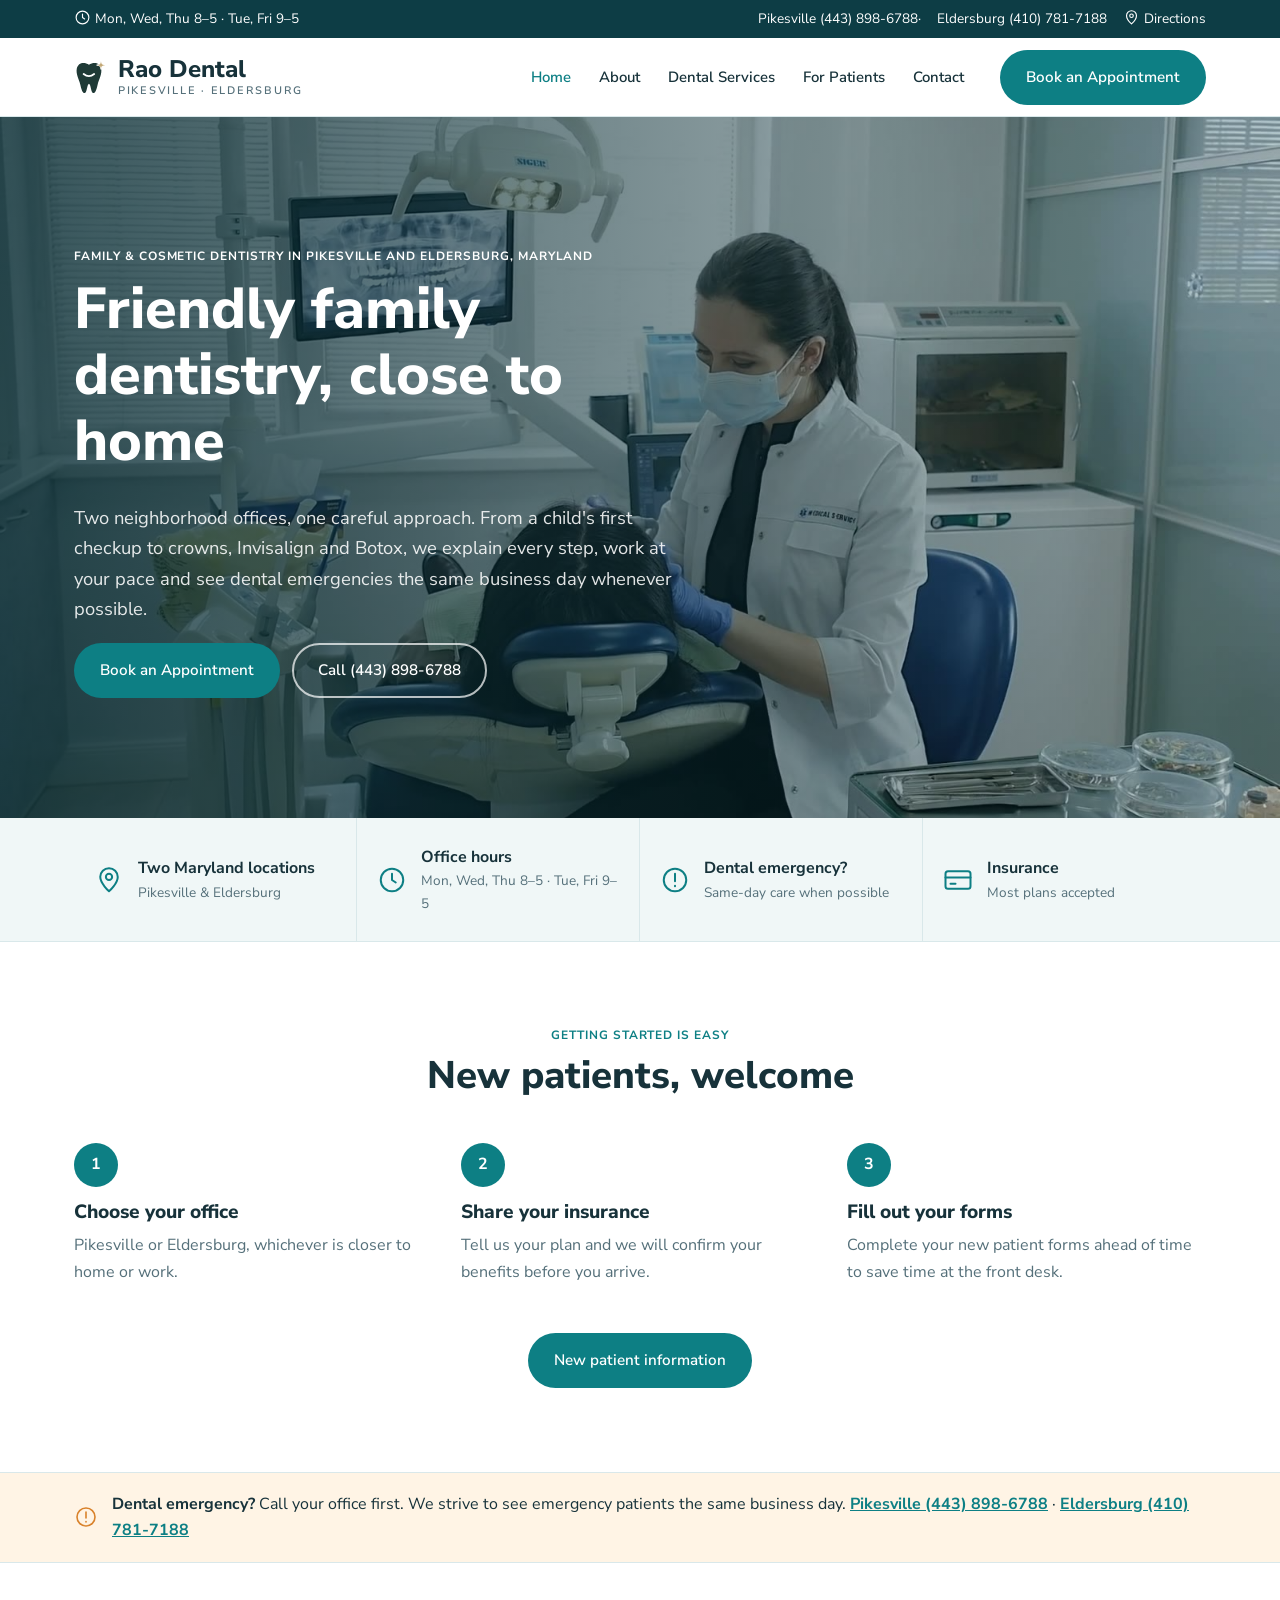
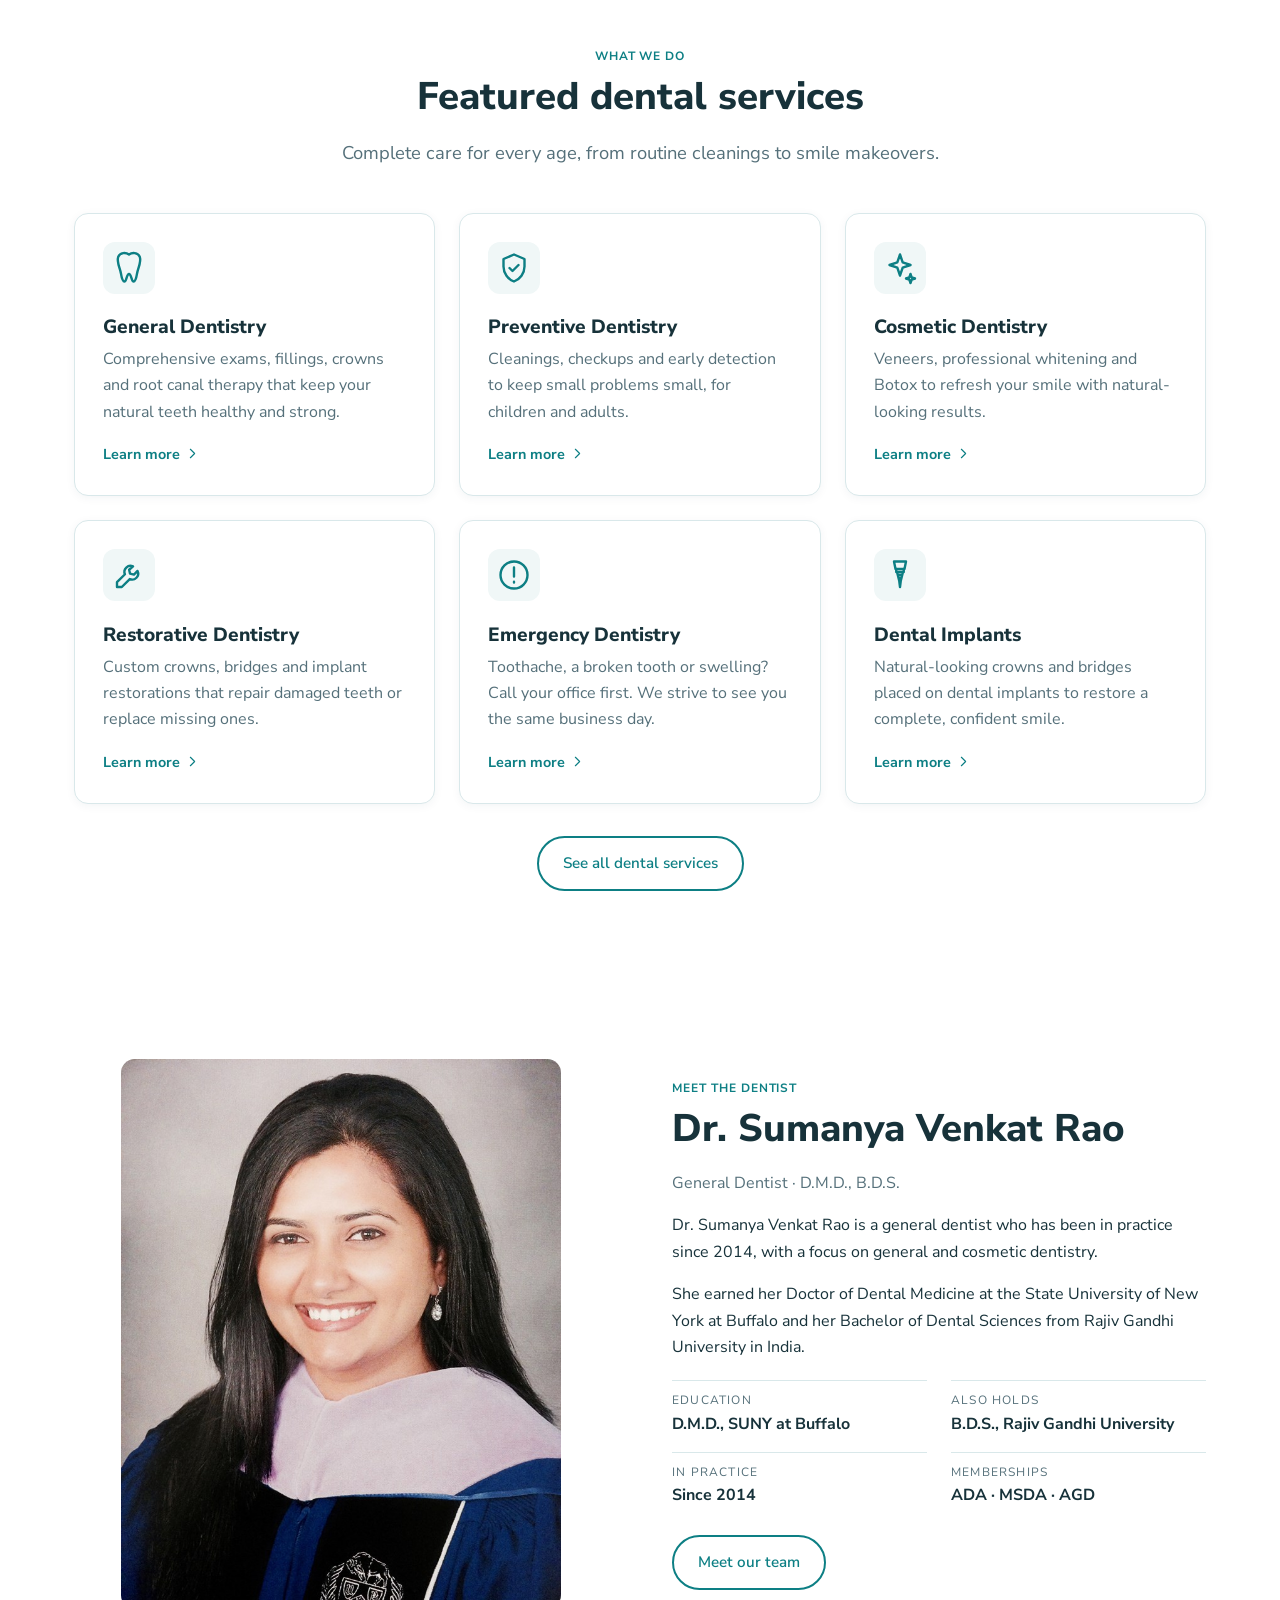
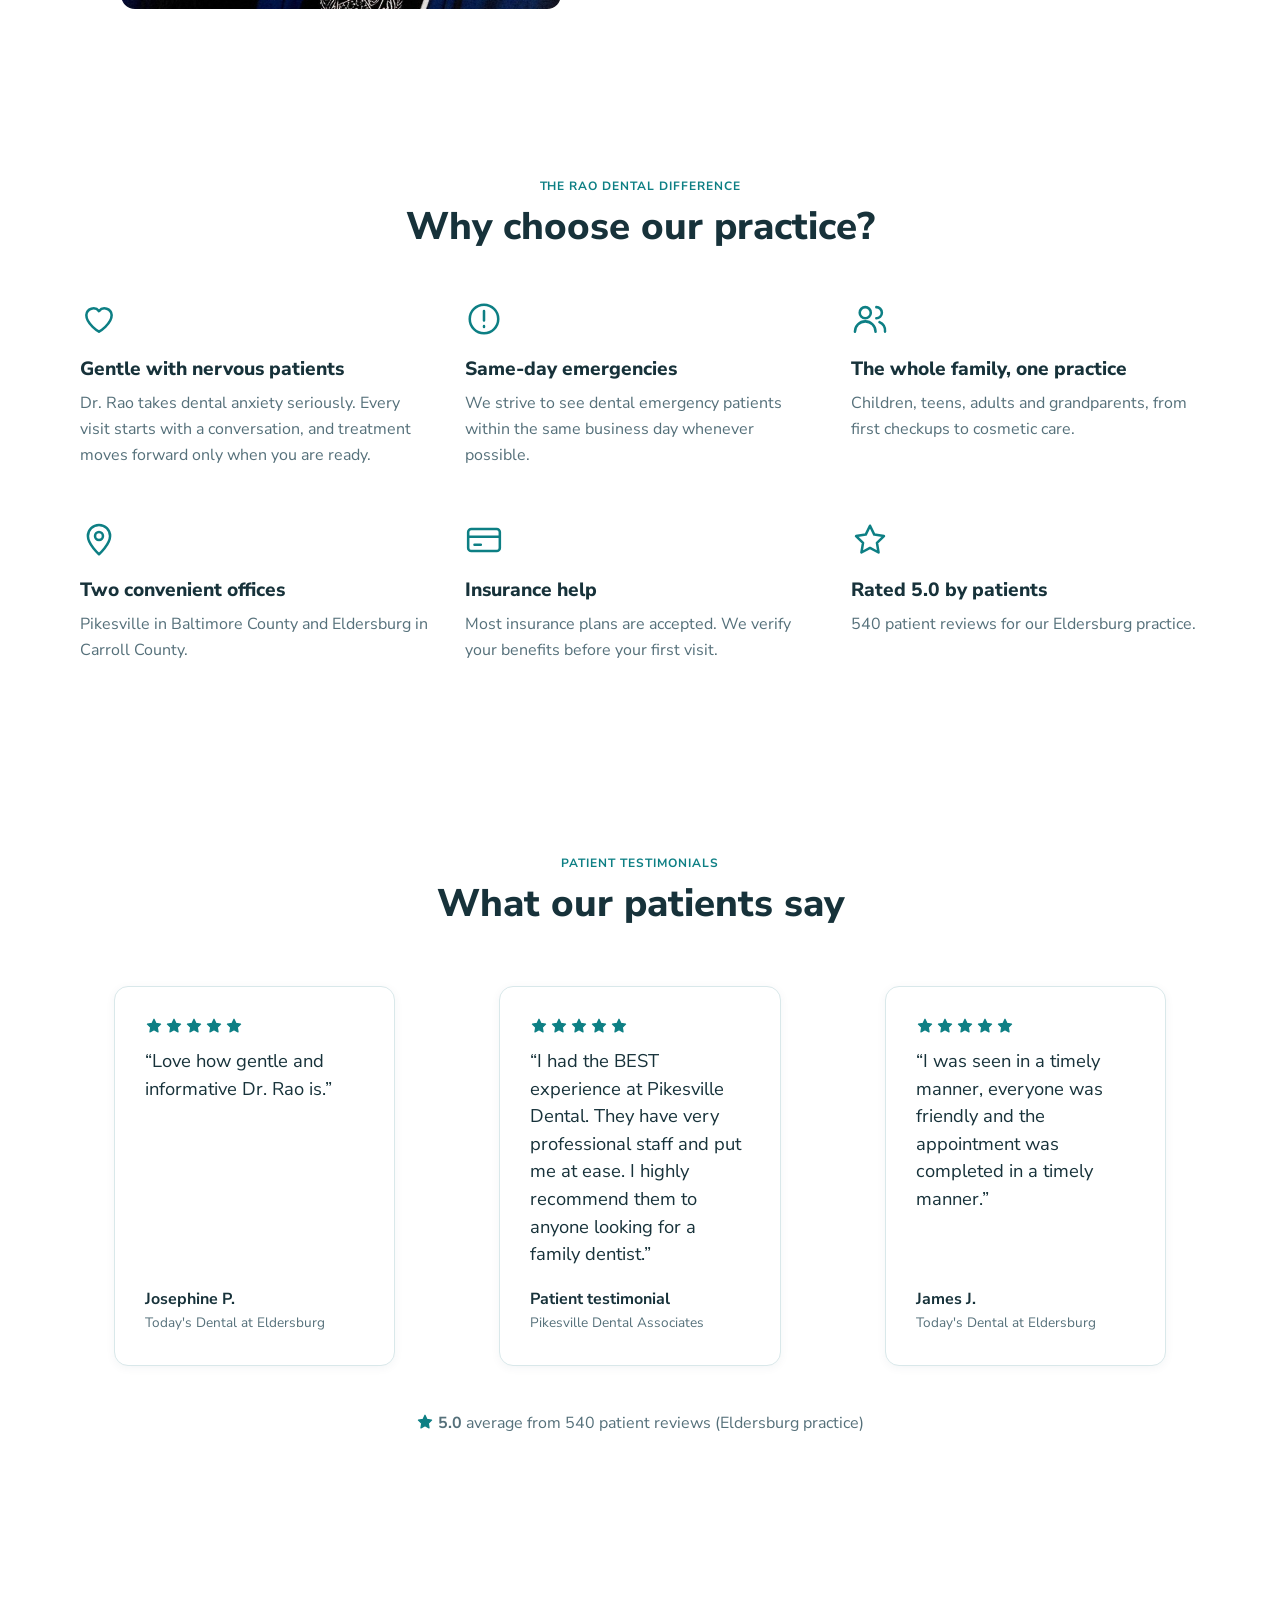
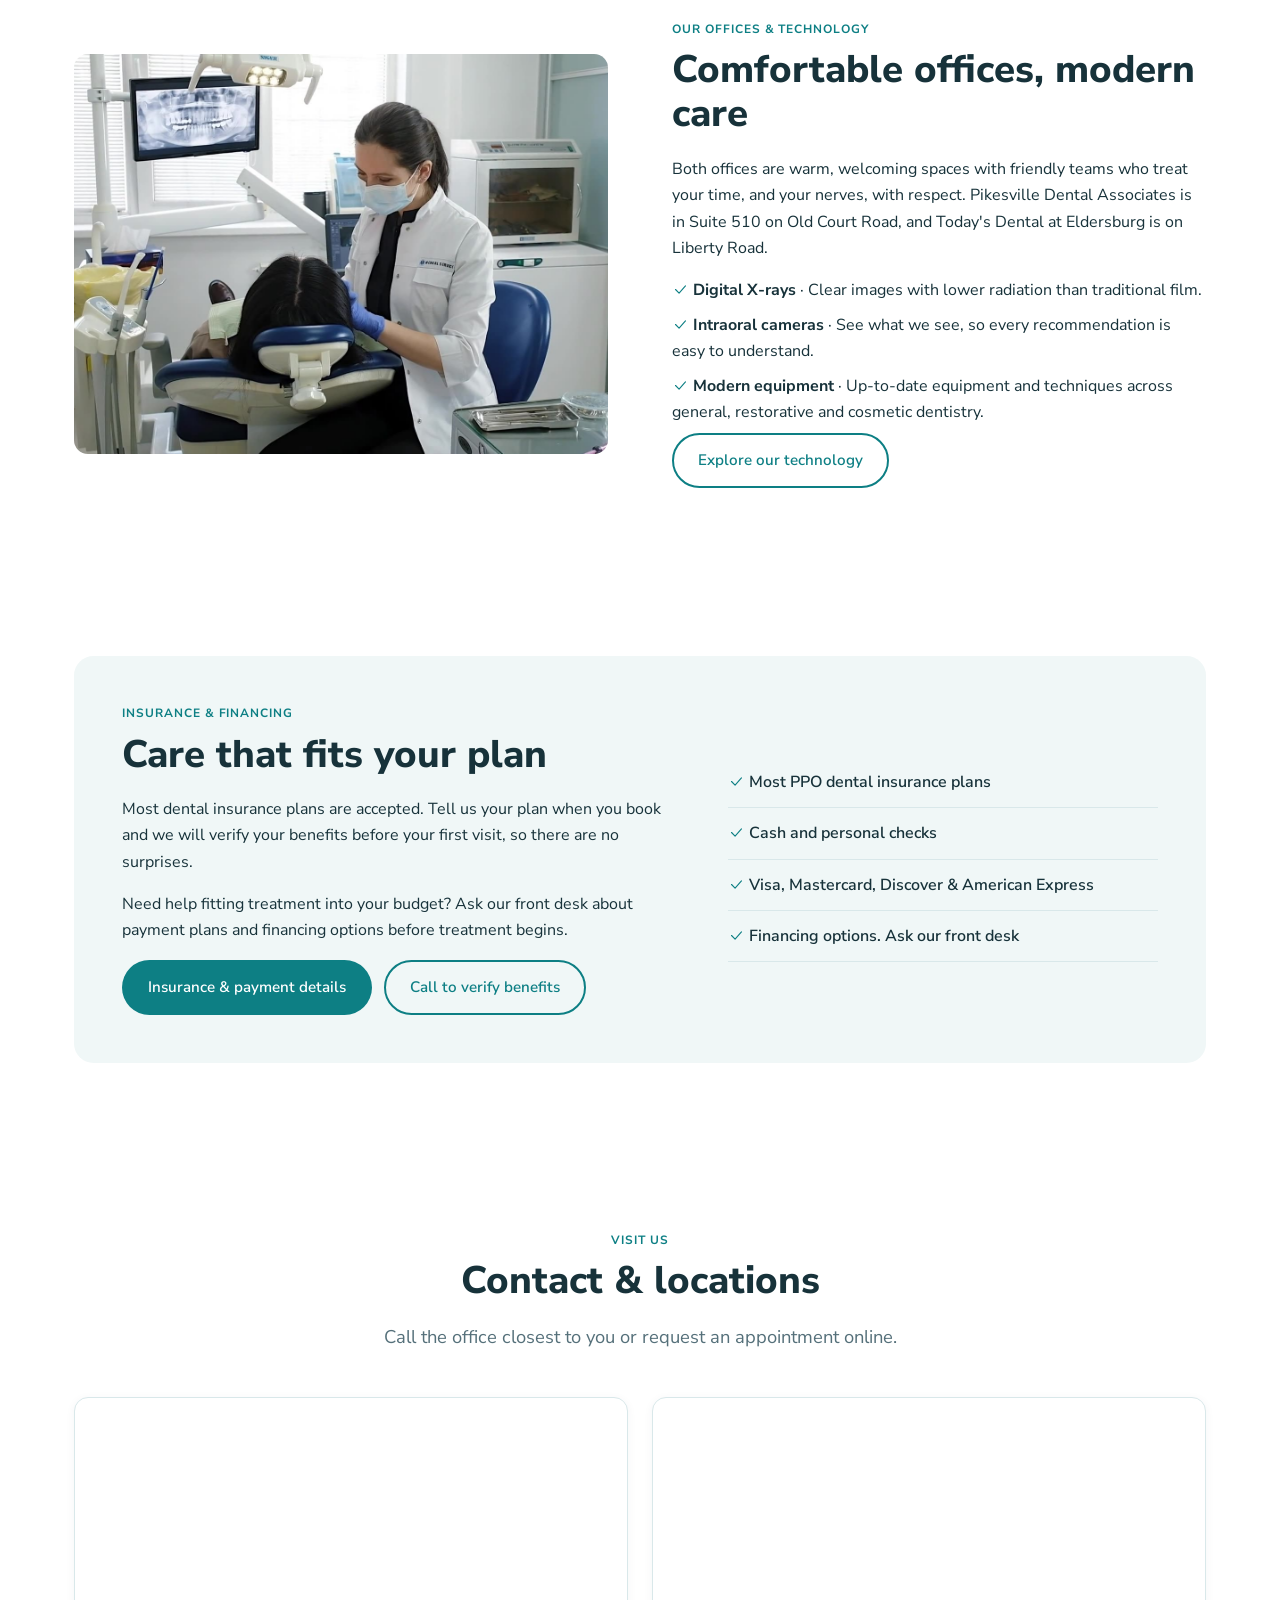
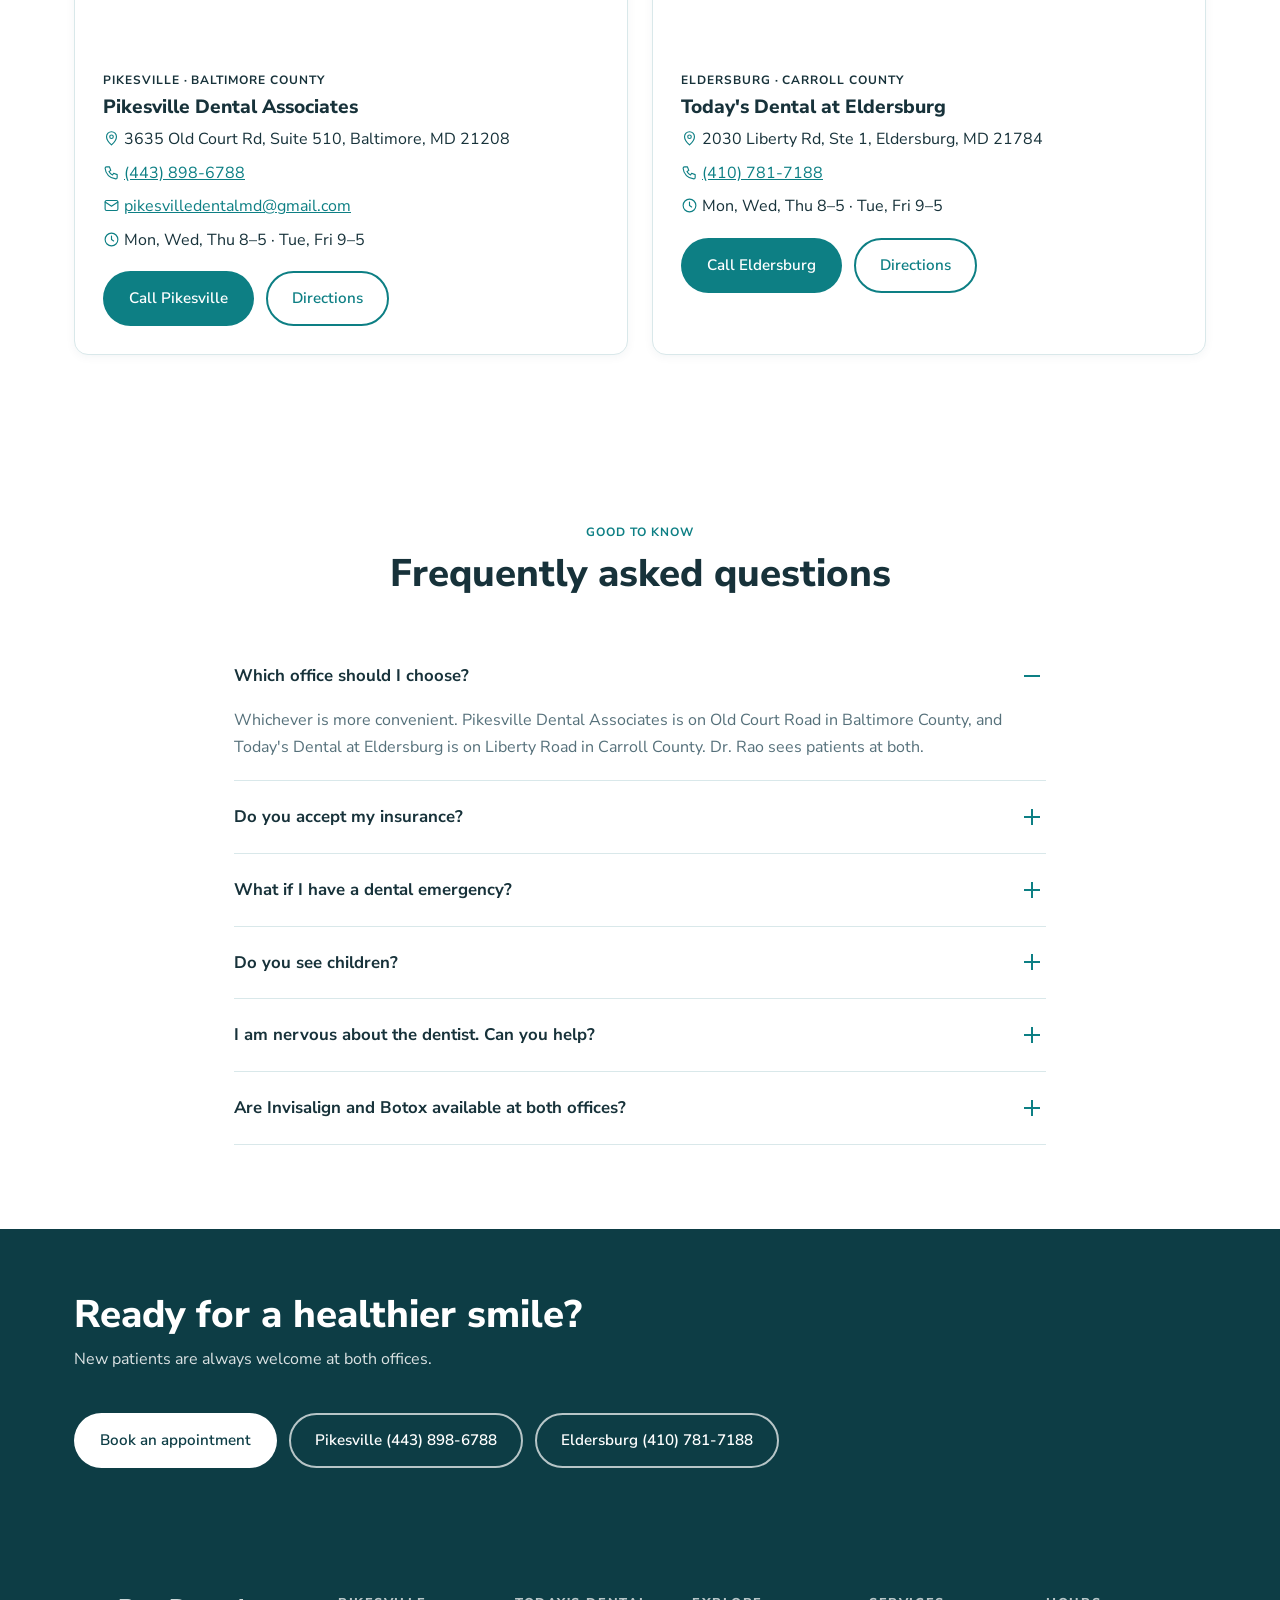
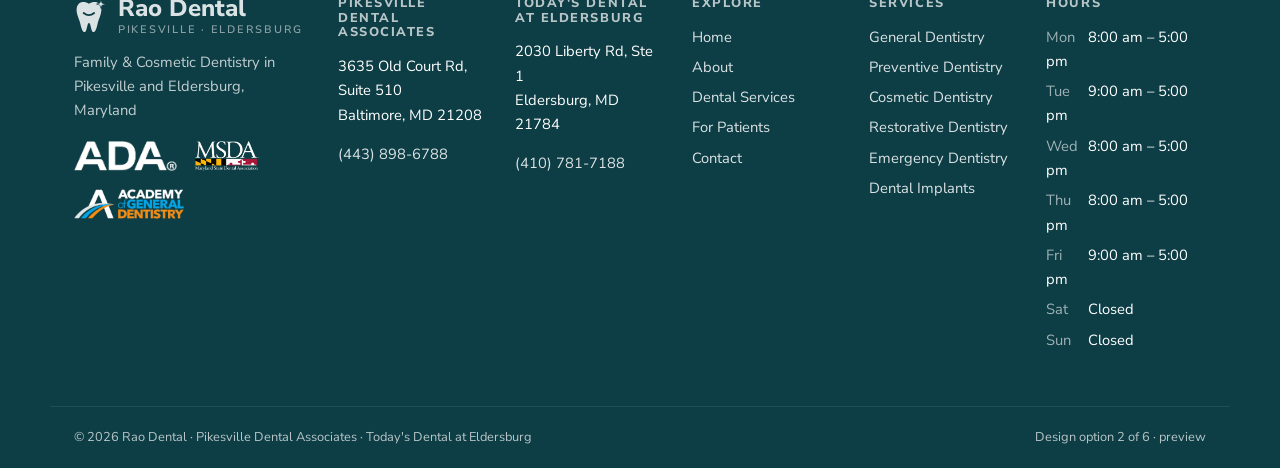
==== index.html @ e0166a98 "Rao Dental design option 2: original layout with full sitemap Co-Authored-By: Claude Opus 5.5 <norep" ====
<!doctype html><html lang="en"><head><meta charset="utf-8"><meta name="viewport" content="width=device-width,initial-scale=1">
<title>Family &amp; Cosmetic Dentistry | Rao Dental</title><meta name="description" content="Family &amp; Cosmetic Dentistry in Pikesville and Eldersburg, Maryland"><meta name="robots" content="noindex">
<link rel="icon" href="img/rao-favicon.svg"><link rel="preconnect" href="https://fonts.googleapis.com"><link rel="preconnect" href="https://fonts.gstatic.com" crossorigin>
<link href="https://fonts.googleapis.com/css2?family=Nunito+Sans:wght@400;600;700;800&display=swap" rel="stylesheet"><link rel="stylesheet" href="css/site.css"></head>
<body class="style-2"><a class="skip" href="#main">Skip to content</a><div class="util"><div class="wrap"><span><svg class="ic sm" viewBox="0 0 24 24" fill="none" stroke="currentColor" stroke-width="1.6" stroke-linecap="round" stroke-linejoin="round" aria-hidden="true"><circle cx="12" cy="12" r="9"/><path d="M12 7v5l3 2"/></svg> Mon, Wed, Thu 8–5 · Tue, Fri 9–5</span><span class="util-r"><a href="tel:+14438986788">Pikesville (443) 898-6788</a> · <a href="tel:+14107817188">Eldersburg (410) 781-7188</a><a href="contact.html#location"><svg class="ic sm" viewBox="0 0 24 24" fill="none" stroke="currentColor" stroke-width="1.6" stroke-linecap="round" stroke-linejoin="round" aria-hidden="true"><path d="M12 21s-7-6.2-7-11.5a7 7 0 0 1 14 0C19 14.8 12 21 12 21z"/><circle cx="12" cy="9.5" r="2.5"/></svg> Directions</a></span></div></div><header class="site-header"><div class="wrap hdr"><a class="logo" href="index.html"><img src="img/rao-logo-mark.svg" alt="" class="logo-mark"><span>Rao Dental<small>Pikesville · Eldersburg</small></span></a><input type="checkbox" id="nav-t" class="nav-t" aria-label="Menu"><label for="nav-t" class="burger"><svg class="ic" viewBox="0 0 24 24" fill="none" stroke="currentColor" stroke-width="1.6" stroke-linecap="round" stroke-linejoin="round" aria-hidden="true"><path d="M4 7h16M4 12h16M4 17h16"/></svg></label><nav aria-label="Main"><ul class="nav"><li><a href="index.html" aria-current="page">Home</a></li><li class="has-sub"><a href="about.html">About</a><ul class="sub"><li><a href="about.html#practice">About Our Practice</a></li><li><a href="about.html#team">Meet Our Dentist &amp; Team</a></li><li><a href="about.html#office">Our Office</a></li><li><a href="about.html#technology">Dental Technology</a></li><li><a href="about.html#philosophy">Our Philosophy</a></li></ul></li><li class="has-sub"><a href="services.html">Dental Services</a><ul class="sub"><li><a href="services.html#general">General Dentistry</a></li><li><a href="services.html#preventive">Preventive Dentistry</a></li><li><a href="services.html#cosmetic">Cosmetic Dentistry</a></li><li><a href="services.html#restorative">Restorative Dentistry</a></li><li><a href="services.html#emergency">Emergency Dentistry</a></li><li><a href="services.html#implants">Dental Implants</a></li><li><a href="services.html#periodontal">Periodontal Care</a></li><li><a href="services.html#orthodontics">Orthodontics</a></li><li><a href="services.html#sedation">Sedation Dentistry</a></li></ul></li><li class="has-sub"><a href="patients.html">For Patients</a><ul class="sub"><li><a href="patients.html#new-patients">New Patient Information</a></li><li><a href="patients.html#first-visit">Your First Visit</a></li><li><a href="patients.html#forms">Patient Forms</a></li><li><a href="patients.html#insurance">Insurance &amp; Financing</a></li><li><a href="patients.html#payment">Payment Options</a></li><li><a href="patients.html#faq">Patient FAQs</a></li><li><a href="patients.html#post-op">Post-Operative Instructions</a></li></ul></li><li class="has-sub"><a href="contact.html">Contact</a><ul class="sub"><li><a href="contact.html#info">Contact Information</a></li><li><a href="contact.html#hours">Office Hours</a></li><li><a href="contact.html#location">Location &amp; Directions</a></li><li><a href="contact.html#appointment">Request an Appointment</a></li></ul></li></ul></nav><div class="hdr-cta"><a class="btn btn-primary" href="contact.html#appointment">Book an Appointment</a></div></div></header><main id="main"><section class="hero hero-photo left" style="background-image:url(img/frame-10.jpg)"><div class="wrap"><div class="hero-box"><p class="eyebrow">Family &amp; Cosmetic Dentistry in Pikesville and Eldersburg, Maryland</p><h1>Friendly family dentistry, close to home</h1><p class="lead">Two neighborhood offices, one careful approach. From a child&#x27;s first checkup to crowns, Invisalign and Botox, we explain every step, work at your pace and see dental emergencies the same business day whenever possible.</p><div class="btn-row"><a class="btn btn-primary" href="contact.html#appointment">Book an Appointment</a><a class="btn btn-outline-light" href="tel:+14438986788">Call (443) 898-6788</a></div></div></div></section><section class="quick"><div class="wrap grid g4"><a class="q" href="contact.html#location"><svg class="ic" viewBox="0 0 24 24" fill="none" stroke="currentColor" stroke-width="1.6" stroke-linecap="round" stroke-linejoin="round" aria-hidden="true"><path d="M12 21s-7-6.2-7-11.5a7 7 0 0 1 14 0C19 14.8 12 21 12 21z"/><circle cx="12" cy="9.5" r="2.5"/></svg><span><strong>Two Maryland locations</strong><small>Pikesville &amp; Eldersburg</small></span></a><a class="q" href="contact.html#hours"><svg class="ic" viewBox="0 0 24 24" fill="none" stroke="currentColor" stroke-width="1.6" stroke-linecap="round" stroke-linejoin="round" aria-hidden="true"><circle cx="12" cy="12" r="9"/><path d="M12 7v5l3 2"/></svg><span><strong>Office hours</strong><small>Mon, Wed, Thu 8–5 · Tue, Fri 9–5</small></span></a><a class="q" href="services.html#emergency"><svg class="ic" viewBox="0 0 24 24" fill="none" stroke="currentColor" stroke-width="1.6" stroke-linecap="round" stroke-linejoin="round" aria-hidden="true"><circle cx="12" cy="12" r="9"/><path d="M12 7v6M12 16.5v.5"/></svg><span><strong>Dental emergency?</strong><small>Same-day care when possible</small></span></a><a class="q" href="patients.html#insurance"><svg class="ic" viewBox="0 0 24 24" fill="none" stroke="currentColor" stroke-width="1.6" stroke-linecap="round" stroke-linejoin="round" aria-hidden="true"><rect x="2" y="5" width="20" height="14" rx="2"/><path d="M2 10h20M6 15h4"/></svg><span><strong>Insurance</strong><small>Most plans accepted</small></span></a></div></section><section class="sec np-sec" id="new-patients"><div class="wrap"><header class="sec-head center"><p class="eyebrow">Getting started is easy</p><h2>New patients, welcome</h2></header><ol class="steps"><li><span class="step">1</span><h3>Choose your office</h3><p>Pikesville or Eldersburg, whichever is closer to home or work.</p></li><li><span class="step">2</span><h3>Share your insurance</h3><p>Tell us your plan and we will confirm your benefits before you arrive.</p></li><li><span class="step">3</span><h3>Fill out your forms</h3><p>Complete your new patient forms ahead of time to save time at the front desk.</p></li></ol><div class="center mt"><a class="btn btn-primary" href="patients.html#new-patients">New patient information</a></div></div></section><section class="notice"><div class="wrap"><svg class="ic" viewBox="0 0 24 24" fill="none" stroke="currentColor" stroke-width="1.6" stroke-linecap="round" stroke-linejoin="round" aria-hidden="true"><circle cx="12" cy="12" r="9"/><path d="M12 7v6M12 16.5v.5"/></svg><p><strong>Dental emergency?</strong> Call your office first. We strive to see emergency patients the same business day. <a href="tel:+14438986788">Pikesville (443) 898-6788</a> · <a href="tel:+14107817188">Eldersburg (410) 781-7188</a></p></div></section><section class="sec svc-sec" id="services"><div class="wrap"><header class="sec-head center"><p class="eyebrow">What we do</p><h2>Featured dental services</h2><p class="lead">Complete care for every age, from routine cleanings to smile makeovers.</p></header><div class="grid g3 svc-grid"><a class="card svc" href="services.html#general"><div class="card-body"><svg class="ic svc-ic" viewBox="0 0 24 24" fill="none" stroke="currentColor" stroke-width="1.6" stroke-linecap="round" stroke-linejoin="round" aria-hidden="true"><path d="M12 3c-2-1.4-6-1.6-7.2 1.6C3.6 8 6 12 6.6 15.5c.5 3 1 5.5 2.3 5.5 1.6 0 1.4-5 3.1-5s1.5 5 3.1 5c1.3 0 1.8-2.5 2.3-5.5C18 12 20.4 8 19.2 4.6 18 1.4 14 1.6 12 3z"/></svg><h3>General Dentistry</h3><p>Comprehensive exams, fillings, crowns and root canal therapy that keep your natural teeth healthy and strong.</p><span class="more">Learn more <svg class="ic sm" viewBox="0 0 24 24" fill="none" stroke="currentColor" stroke-width="1.6" stroke-linecap="round" stroke-linejoin="round" aria-hidden="true"><path d="M9 6l6 6-6 6"/></svg></span></div></a><a class="card svc" href="services.html#preventive"><div class="card-body"><svg class="ic svc-ic" viewBox="0 0 24 24" fill="none" stroke="currentColor" stroke-width="1.6" stroke-linecap="round" stroke-linejoin="round" aria-hidden="true"><path d="M12 3l7 3v5c0 4.5-3 8.5-7 10-4-1.5-7-5.5-7-10V6l7-3z"/><path d="M9 12l2 2 4-4"/></svg><h3>Preventive Dentistry</h3><p>Cleanings, checkups and early detection to keep small problems small, for children and adults.</p><span class="more">Learn more <svg class="ic sm" viewBox="0 0 24 24" fill="none" stroke="currentColor" stroke-width="1.6" stroke-linecap="round" stroke-linejoin="round" aria-hidden="true"><path d="M9 6l6 6-6 6"/></svg></span></div></a><a class="card svc" href="services.html#cosmetic"><div class="card-body"><svg class="ic svc-ic" viewBox="0 0 24 24" fill="none" stroke="currentColor" stroke-width="1.6" stroke-linecap="round" stroke-linejoin="round" aria-hidden="true"><path d="M12 3l1.8 5.2L19 10l-5.2 1.8L12 17l-1.8-5.2L5 10l5.2-1.8L12 3z"/><path d="M19 16l.8 2.2L22 19l-2.2.8L19 22l-.8-2.2L16 19l2.2-.8z"/></svg><h3>Cosmetic Dentistry</h3><p>Veneers, professional whitening and Botox to refresh your smile with natural-looking results.</p><span class="more">Learn more <svg class="ic sm" viewBox="0 0 24 24" fill="none" stroke="currentColor" stroke-width="1.6" stroke-linecap="round" stroke-linejoin="round" aria-hidden="true"><path d="M9 6l6 6-6 6"/></svg></span></div></a><a class="card svc" href="services.html#restorative"><div class="card-body"><svg class="ic svc-ic" viewBox="0 0 24 24" fill="none" stroke="currentColor" stroke-width="1.6" stroke-linecap="round" stroke-linejoin="round" aria-hidden="true"><path d="M14.7 6.3a4 4 0 0 0-5.4 5.2L4 16.8V20h3.2l5.3-5.3a4 4 0 0 0 5.2-5.4l-2.4 2.4-2.6-.6-.6-2.6 2.6-2.2z"/></svg><h3>Restorative Dentistry</h3><p>Custom crowns, bridges and implant restorations that repair damaged teeth or replace missing ones.</p><span class="more">Learn more <svg class="ic sm" viewBox="0 0 24 24" fill="none" stroke="currentColor" stroke-width="1.6" stroke-linecap="round" stroke-linejoin="round" aria-hidden="true"><path d="M9 6l6 6-6 6"/></svg></span></div></a><a class="card svc" href="services.html#emergency"><div class="card-body"><svg class="ic svc-ic" viewBox="0 0 24 24" fill="none" stroke="currentColor" stroke-width="1.6" stroke-linecap="round" stroke-linejoin="round" aria-hidden="true"><circle cx="12" cy="12" r="9"/><path d="M12 7v6M12 16.5v.5"/></svg><h3>Emergency Dentistry</h3><p>Toothache, a broken tooth or swelling? Call your office first. We strive to see you the same business day.</p><span class="more">Learn more <svg class="ic sm" viewBox="0 0 24 24" fill="none" stroke="currentColor" stroke-width="1.6" stroke-linecap="round" stroke-linejoin="round" aria-hidden="true"><path d="M9 6l6 6-6 6"/></svg></span></div></a><a class="card svc" href="services.html#implants"><div class="card-body"><svg class="ic svc-ic" viewBox="0 0 24 24" fill="none" stroke="currentColor" stroke-width="1.6" stroke-linecap="round" stroke-linejoin="round" aria-hidden="true"><path d="M8 3h8l-1 5H9L8 3z"/><path d="M9.5 8v2h5V8M10 10l.5 2h3l.5-2M10.5 12l.5 2h2l.5-2M11 14l.5 2h1l.5-2M11.5 16l.5 4 .5-4"/></svg><h3>Dental Implants</h3><p>Natural-looking crowns and bridges placed on dental implants to restore a complete, confident smile.</p><span class="more">Learn more <svg class="ic sm" viewBox="0 0 24 24" fill="none" stroke="currentColor" stroke-width="1.6" stroke-linecap="round" stroke-linejoin="round" aria-hidden="true"><path d="M9 6l6 6-6 6"/></svg></span></div></a></div><div class="center mt"><a class="btn btn-ghost" href="services.html">See all dental services</a></div></div></section><section class="sec doc-sec" id="dentist"><div class="wrap"><div class="split"><div class="split-media portrait"><img src="img/dr-rao-portrait.jpg" alt="Dr. Sumanya Venkat Rao" loading="lazy"></div><div class="split-text"><p class="eyebrow">Meet the dentist</p><h2>Dr. Sumanya Venkat Rao</h2><p class="muted">General Dentist · D.M.D., B.D.S.</p><p>Dr. Sumanya Venkat Rao is a general dentist who has been in practice since 2014, with a focus on general and cosmetic dentistry.</p><p>She earned her Doctor of Dental Medicine at the State University of New York at Buffalo and her Bachelor of Dental Sciences from Rajiv Gandhi University in India.</p><ul class="facts"><li><span>Education</span><strong>D.M.D., SUNY at Buffalo</strong></li><li><span>Also holds</span><strong>B.D.S., Rajiv Gandhi University</strong></li><li><span>In practice</span><strong>Since 2014</strong></li><li><span>Memberships</span><strong>ADA · MSDA · AGD</strong></li></ul><a class="btn btn-ghost" href="about.html#team">Meet our team</a></div></div></div></section><section class="sec why-sec" id="why"><div class="wrap"><header class="sec-head center"><p class="eyebrow">The Rao Dental difference</p><h2>Why choose our practice?</h2></header><div class="grid g3 why"><div class="why-item"><svg class="ic why-ic" viewBox="0 0 24 24" fill="none" stroke="currentColor" stroke-width="1.6" stroke-linecap="round" stroke-linejoin="round" aria-hidden="true"><path d="M12 20s-8-4.7-8-10.5A4.5 4.5 0 0 1 12 7a4.5 4.5 0 0 1 8 2.5C20 15.3 12 20 12 20z"/></svg><h3>Gentle with nervous patients</h3><p>Dr. Rao takes dental anxiety seriously. Every visit starts with a conversation, and treatment moves forward only when you are ready.</p></div><div class="why-item"><svg class="ic why-ic" viewBox="0 0 24 24" fill="none" stroke="currentColor" stroke-width="1.6" stroke-linecap="round" stroke-linejoin="round" aria-hidden="true"><circle cx="12" cy="12" r="9"/><path d="M12 7v6M12 16.5v.5"/></svg><h3>Same-day emergencies</h3><p>We strive to see dental emergency patients within the same business day whenever possible.</p></div><div class="why-item"><svg class="ic why-ic" viewBox="0 0 24 24" fill="none" stroke="currentColor" stroke-width="1.6" stroke-linecap="round" stroke-linejoin="round" aria-hidden="true"><circle cx="9" cy="8" r="3.5"/><path d="M2.5 20a6.5 6.5 0 0 1 13 0M16 4.5a3.5 3.5 0 0 1 0 7M18 14a6 6 0 0 1 3.5 6"/></svg><h3>The whole family, one practice</h3><p>Children, teens, adults and grandparents, from first checkups to cosmetic care.</p></div><div class="why-item"><svg class="ic why-ic" viewBox="0 0 24 24" fill="none" stroke="currentColor" stroke-width="1.6" stroke-linecap="round" stroke-linejoin="round" aria-hidden="true"><path d="M12 21s-7-6.2-7-11.5a7 7 0 0 1 14 0C19 14.8 12 21 12 21z"/><circle cx="12" cy="9.5" r="2.5"/></svg><h3>Two convenient offices</h3><p>Pikesville in Baltimore County and Eldersburg in Carroll County.</p></div><div class="why-item"><svg class="ic why-ic" viewBox="0 0 24 24" fill="none" stroke="currentColor" stroke-width="1.6" stroke-linecap="round" stroke-linejoin="round" aria-hidden="true"><rect x="2" y="5" width="20" height="14" rx="2"/><path d="M2 10h20M6 15h4"/></svg><h3>Insurance help</h3><p>Most insurance plans are accepted. We verify your benefits before your first visit.</p></div><div class="why-item"><svg class="ic why-ic" viewBox="0 0 24 24" fill="none" stroke="currentColor" stroke-width="1.6" stroke-linecap="round" stroke-linejoin="round" aria-hidden="true"><path d="M12 3l2.7 5.6 6.1.9-4.4 4.3 1 6.1L12 17l-5.4 2.9 1-6.1L3.2 9.5l6.1-.9L12 3z"/></svg><h3>Rated 5.0 by patients</h3><p>540 patient reviews for our Eldersburg practice.</p></div></div></div></section><section class="sec rev-sec" id="reviews"><div class="wrap"><header class="sec-head center"><p class="eyebrow">Patient testimonials</p><h2>What our patients say</h2></header><div class="grid g3 tst"><figure class="card quote"><span class="stars"><svg class="ic st" viewBox="0 0 24 24" fill="none" stroke="currentColor" stroke-width="1.6" stroke-linecap="round" stroke-linejoin="round" aria-hidden="true"><path d="M12 3l2.7 5.6 6.1.9-4.4 4.3 1 6.1L12 17l-5.4 2.9 1-6.1L3.2 9.5l6.1-.9L12 3z"/></svg><svg class="ic st" viewBox="0 0 24 24" fill="none" stroke="currentColor" stroke-width="1.6" stroke-linecap="round" stroke-linejoin="round" aria-hidden="true"><path d="M12 3l2.7 5.6 6.1.9-4.4 4.3 1 6.1L12 17l-5.4 2.9 1-6.1L3.2 9.5l6.1-.9L12 3z"/></svg><svg class="ic st" viewBox="0 0 24 24" fill="none" stroke="currentColor" stroke-width="1.6" stroke-linecap="round" stroke-linejoin="round" aria-hidden="true"><path d="M12 3l2.7 5.6 6.1.9-4.4 4.3 1 6.1L12 17l-5.4 2.9 1-6.1L3.2 9.5l6.1-.9L12 3z"/></svg><svg class="ic st" viewBox="0 0 24 24" fill="none" stroke="currentColor" stroke-width="1.6" stroke-linecap="round" stroke-linejoin="round" aria-hidden="true"><path d="M12 3l2.7 5.6 6.1.9-4.4 4.3 1 6.1L12 17l-5.4 2.9 1-6.1L3.2 9.5l6.1-.9L12 3z"/></svg><svg class="ic st" viewBox="0 0 24 24" fill="none" stroke="currentColor" stroke-width="1.6" stroke-linecap="round" stroke-linejoin="round" aria-hidden="true"><path d="M12 3l2.7 5.6 6.1.9-4.4 4.3 1 6.1L12 17l-5.4 2.9 1-6.1L3.2 9.5l6.1-.9L12 3z"/></svg></span><blockquote>“Love how gentle and informative Dr. Rao is.”</blockquote><figcaption><strong>Josephine P.</strong><span>Today&#x27;s Dental at Eldersburg</span></figcaption></figure><figure class="card quote"><span class="stars"><svg class="ic st" viewBox="0 0 24 24" fill="none" stroke="currentColor" stroke-width="1.6" stroke-linecap="round" stroke-linejoin="round" aria-hidden="true"><path d="M12 3l2.7 5.6 6.1.9-4.4 4.3 1 6.1L12 17l-5.4 2.9 1-6.1L3.2 9.5l6.1-.9L12 3z"/></svg><svg class="ic st" viewBox="0 0 24 24" fill="none" stroke="currentColor" stroke-width="1.6" stroke-linecap="round" stroke-linejoin="round" aria-hidden="true"><path d="M12 3l2.7 5.6 6.1.9-4.4 4.3 1 6.1L12 17l-5.4 2.9 1-6.1L3.2 9.5l6.1-.9L12 3z"/></svg><svg class="ic st" viewBox="0 0 24 24" fill="none" stroke="currentColor" stroke-width="1.6" stroke-linecap="round" stroke-linejoin="round" aria-hidden="true"><path d="M12 3l2.7 5.6 6.1.9-4.4 4.3 1 6.1L12 17l-5.4 2.9 1-6.1L3.2 9.5l6.1-.9L12 3z"/></svg><svg class="ic st" viewBox="0 0 24 24" fill="none" stroke="currentColor" stroke-width="1.6" stroke-linecap="round" stroke-linejoin="round" aria-hidden="true"><path d="M12 3l2.7 5.6 6.1.9-4.4 4.3 1 6.1L12 17l-5.4 2.9 1-6.1L3.2 9.5l6.1-.9L12 3z"/></svg><svg class="ic st" viewBox="0 0 24 24" fill="none" stroke="currentColor" stroke-width="1.6" stroke-linecap="round" stroke-linejoin="round" aria-hidden="true"><path d="M12 3l2.7 5.6 6.1.9-4.4 4.3 1 6.1L12 17l-5.4 2.9 1-6.1L3.2 9.5l6.1-.9L12 3z"/></svg></span><blockquote>“I had the BEST experience at Pikesville Dental. They have very professional staff and put me at ease. I highly recommend them to anyone looking for a family dentist.”</blockquote><figcaption><strong>Patient testimonial</strong><span>Pikesville Dental Associates</span></figcaption></figure><figure class="card quote"><span class="stars"><svg class="ic st" viewBox="0 0 24 24" fill="none" stroke="currentColor" stroke-width="1.6" stroke-linecap="round" stroke-linejoin="round" aria-hidden="true"><path d="M12 3l2.7 5.6 6.1.9-4.4 4.3 1 6.1L12 17l-5.4 2.9 1-6.1L3.2 9.5l6.1-.9L12 3z"/></svg><svg class="ic st" viewBox="0 0 24 24" fill="none" stroke="currentColor" stroke-width="1.6" stroke-linecap="round" stroke-linejoin="round" aria-hidden="true"><path d="M12 3l2.7 5.6 6.1.9-4.4 4.3 1 6.1L12 17l-5.4 2.9 1-6.1L3.2 9.5l6.1-.9L12 3z"/></svg><svg class="ic st" viewBox="0 0 24 24" fill="none" stroke="currentColor" stroke-width="1.6" stroke-linecap="round" stroke-linejoin="round" aria-hidden="true"><path d="M12 3l2.7 5.6 6.1.9-4.4 4.3 1 6.1L12 17l-5.4 2.9 1-6.1L3.2 9.5l6.1-.9L12 3z"/></svg><svg class="ic st" viewBox="0 0 24 24" fill="none" stroke="currentColor" stroke-width="1.6" stroke-linecap="round" stroke-linejoin="round" aria-hidden="true"><path d="M12 3l2.7 5.6 6.1.9-4.4 4.3 1 6.1L12 17l-5.4 2.9 1-6.1L3.2 9.5l6.1-.9L12 3z"/></svg><svg class="ic st" viewBox="0 0 24 24" fill="none" stroke="currentColor" stroke-width="1.6" stroke-linecap="round" stroke-linejoin="round" aria-hidden="true"><path d="M12 3l2.7 5.6 6.1.9-4.4 4.3 1 6.1L12 17l-5.4 2.9 1-6.1L3.2 9.5l6.1-.9L12 3z"/></svg></span><blockquote>“I was seen in a timely manner, everyone was friendly and the appointment was completed in a timely manner.”</blockquote><figcaption><strong>James J.</strong><span>Today&#x27;s Dental at Eldersburg</span></figcaption></figure></div><p class="rating-note"><svg class="ic st" viewBox="0 0 24 24" fill="none" stroke="currentColor" stroke-width="1.6" stroke-linecap="round" stroke-linejoin="round" aria-hidden="true"><path d="M12 3l2.7 5.6 6.1.9-4.4 4.3 1 6.1L12 17l-5.4 2.9 1-6.1L3.2 9.5l6.1-.9L12 3z"/></svg> <strong>5.0</strong> average from 540 patient reviews (Eldersburg practice)</p></div></section><section class="sec office-sec" id="office"><div class="wrap"><div class="split"><div class="split-media"><img src="img/frame-13.jpg" alt="Dental treatment room" loading="lazy"></div><div class="split-text"><p class="eyebrow">Our offices &amp; technology</p><h2>Comfortable offices, modern care</h2><p>Both offices are warm, welcoming spaces with friendly teams who treat your time, and your nerves, with respect. Pikesville Dental Associates is in Suite 510 on Old Court Road, and Today&#x27;s Dental at Eldersburg is on Liberty Road.</p><p class="tick"><svg class="ic sm" viewBox="0 0 24 24" fill="none" stroke="currentColor" stroke-width="1.6" stroke-linecap="round" stroke-linejoin="round" aria-hidden="true"><path d="M5 12l5 5 9-10"/></svg> <strong>Digital X-rays</strong> · Clear images with lower radiation than traditional film.</p><p class="tick"><svg class="ic sm" viewBox="0 0 24 24" fill="none" stroke="currentColor" stroke-width="1.6" stroke-linecap="round" stroke-linejoin="round" aria-hidden="true"><path d="M5 12l5 5 9-10"/></svg> <strong>Intraoral cameras</strong> · See what we see, so every recommendation is easy to understand.</p><p class="tick"><svg class="ic sm" viewBox="0 0 24 24" fill="none" stroke="currentColor" stroke-width="1.6" stroke-linecap="round" stroke-linejoin="round" aria-hidden="true"><path d="M5 12l5 5 9-10"/></svg> <strong>Modern equipment</strong> · Up-to-date equipment and techniques across general, restorative and cosmetic dentistry.</p><a class="btn btn-ghost" href="about.html#technology">Explore our technology</a></div></div></div></section><section class="sec ins-sec" id="insurance"><div class="wrap"><div class="ins"><div class="ins-text"><p class="eyebrow">Insurance &amp; financing</p><h2>Care that fits your plan</h2><p>Most dental insurance plans are accepted. Tell us your plan when you book and we will verify your benefits before your first visit, so there are no surprises.</p><p>Need help fitting treatment into your budget? Ask our front desk about payment plans and financing options before treatment begins.</p><div class="btn-row"><a class="btn btn-primary" href="patients.html#insurance">Insurance &amp; payment details</a><a class="btn btn-ghost" href="tel:+14438986788">Call to verify benefits</a></div></div><ul class="ins-list"><li><svg class="ic sm" viewBox="0 0 24 24" fill="none" stroke="currentColor" stroke-width="1.6" stroke-linecap="round" stroke-linejoin="round" aria-hidden="true"><path d="M5 12l5 5 9-10"/></svg> Most PPO dental insurance plans</li><li><svg class="ic sm" viewBox="0 0 24 24" fill="none" stroke="currentColor" stroke-width="1.6" stroke-linecap="round" stroke-linejoin="round" aria-hidden="true"><path d="M5 12l5 5 9-10"/></svg> Cash and personal checks</li><li><svg class="ic sm" viewBox="0 0 24 24" fill="none" stroke="currentColor" stroke-width="1.6" stroke-linecap="round" stroke-linejoin="round" aria-hidden="true"><path d="M5 12l5 5 9-10"/></svg> Visa, Mastercard, Discover &amp; American Express</li><li><svg class="ic sm" viewBox="0 0 24 24" fill="none" stroke="currentColor" stroke-width="1.6" stroke-linecap="round" stroke-linejoin="round" aria-hidden="true"><path d="M5 12l5 5 9-10"/></svg> Financing options. Ask our front desk</li></ul></div></div></section><section class="sec contact-sec" id="contact"><div class="wrap"><header class="sec-head center"><p class="eyebrow">Visit us</p><h2>Contact &amp; locations</h2><p class="lead">Call the office closest to you or request an appointment online.</p></header><div class="grid g2 offices"><div class="card office"><iframe class="map" title="Map to Pikesville Dental Associates" src="https://maps.google.com/maps?q=3635+Old+Court+Rd%2C+Suite+510%2C+Baltimore%2C+MD+21208&output=embed" loading="lazy"></iframe><div class="card-body"><p class="eyebrow">Pikesville · Baltimore County</p><h3>Pikesville Dental Associates</h3><p><svg class="ic sm" viewBox="0 0 24 24" fill="none" stroke="currentColor" stroke-width="1.6" stroke-linecap="round" stroke-linejoin="round" aria-hidden="true"><path d="M12 21s-7-6.2-7-11.5a7 7 0 0 1 14 0C19 14.8 12 21 12 21z"/><circle cx="12" cy="9.5" r="2.5"/></svg> 3635 Old Court Rd, Suite 510, Baltimore, MD 21208</p><p><svg class="ic sm" viewBox="0 0 24 24" fill="none" stroke="currentColor" stroke-width="1.6" stroke-linecap="round" stroke-linejoin="round" aria-hidden="true"><path d="M5 4h4l2 5-2.5 1.5a11 11 0 0 0 5 5L15 13l5 2v4a2 2 0 0 1-2 2A16 16 0 0 1 3 6a2 2 0 0 1 2-2z"/></svg> <a href="tel:+14438986788">(443) 898-6788</a></p><p><svg class="ic sm" viewBox="0 0 24 24" fill="none" stroke="currentColor" stroke-width="1.6" stroke-linecap="round" stroke-linejoin="round" aria-hidden="true"><rect x="3" y="5" width="18" height="14" rx="2"/><path d="M3 7l9 6 9-6"/></svg> <a href="mailto:pikesvilledentalmd@gmail.com">pikesvilledentalmd@gmail.com</a></p><p><svg class="ic sm" viewBox="0 0 24 24" fill="none" stroke="currentColor" stroke-width="1.6" stroke-linecap="round" stroke-linejoin="round" aria-hidden="true"><circle cx="12" cy="12" r="9"/><path d="M12 7v5l3 2"/></svg> Mon, Wed, Thu 8–5 · Tue, Fri 9–5</p><div class="btn-row"><a class="btn btn-primary" href="tel:+14438986788">Call Pikesville</a><a class="btn btn-ghost" href="https://www.google.com/maps/dir/?api=1&destination=3635+Old+Court+Rd%2C+Suite+510%2C+Baltimore%2C+MD+21208">Directions</a></div></div></div><div class="card office"><iframe class="map" title="Map to Today&#x27;s Dental at Eldersburg" src="https://maps.google.com/maps?q=2030+Liberty+Rd%2C+Ste+1%2C+Eldersburg%2C+MD+21784&output=embed" loading="lazy"></iframe><div class="card-body"><p class="eyebrow">Eldersburg · Carroll County</p><h3>Today&#x27;s Dental at Eldersburg</h3><p><svg class="ic sm" viewBox="0 0 24 24" fill="none" stroke="currentColor" stroke-width="1.6" stroke-linecap="round" stroke-linejoin="round" aria-hidden="true"><path d="M12 21s-7-6.2-7-11.5a7 7 0 0 1 14 0C19 14.8 12 21 12 21z"/><circle cx="12" cy="9.5" r="2.5"/></svg> 2030 Liberty Rd, Ste 1, Eldersburg, MD 21784</p><p><svg class="ic sm" viewBox="0 0 24 24" fill="none" stroke="currentColor" stroke-width="1.6" stroke-linecap="round" stroke-linejoin="round" aria-hidden="true"><path d="M5 4h4l2 5-2.5 1.5a11 11 0 0 0 5 5L15 13l5 2v4a2 2 0 0 1-2 2A16 16 0 0 1 3 6a2 2 0 0 1 2-2z"/></svg> <a href="tel:+14107817188">(410) 781-7188</a></p><p><svg class="ic sm" viewBox="0 0 24 24" fill="none" stroke="currentColor" stroke-width="1.6" stroke-linecap="round" stroke-linejoin="round" aria-hidden="true"><circle cx="12" cy="12" r="9"/><path d="M12 7v5l3 2"/></svg> Mon, Wed, Thu 8–5 · Tue, Fri 9–5</p><div class="btn-row"><a class="btn btn-primary" href="tel:+14107817188">Call Eldersburg</a><a class="btn btn-ghost" href="https://www.google.com/maps/dir/?api=1&destination=2030+Liberty+Rd%2C+Ste+1%2C+Eldersburg%2C+MD+21784">Directions</a></div></div></div></div></div></section><section class="sec faq-sec narrow" id="faq"><div class="wrap"><header class="sec-head center"><p class="eyebrow">Good to know</p><h2>Frequently asked questions</h2></header><div class="faq"><details open><summary>Which office should I choose?<span class="plus" aria-hidden="true"></span></summary><p>Whichever is more convenient. Pikesville Dental Associates is on Old Court Road in Baltimore County, and Today&#x27;s Dental at Eldersburg is on Liberty Road in Carroll County. Dr. Rao sees patients at both.</p></details><details><summary>Do you accept my insurance?<span class="plus" aria-hidden="true"></span></summary><p>Most dental insurance plans are accepted. Tell us your plan when you book and we will verify your coverage before you come in.</p></details><details><summary>What if I have a dental emergency?<span class="plus" aria-hidden="true"></span></summary><p>Call your office right away. We strive to see emergency patients within the same business day whenever possible.</p></details><details><summary>Do you see children?<span class="plus" aria-hidden="true"></span></summary><p>Yes. We care for children, teens and adults, and we keep first visits friendly and relaxed.</p></details><details><summary>I am nervous about the dentist. Can you help?<span class="plus" aria-hidden="true"></span></summary><p>Absolutely. Dr. Rao is experienced with anxious patients. We explain each step, you set the pace, and we pause whenever you ask.</p></details><details><summary>Are Invisalign and Botox available at both offices?<span class="plus" aria-hidden="true"></span></summary><p>Please call the office you plan to visit and our team will confirm availability and schedule a consultation.</p></details></div></div></section><section class="cta-band"><div class="wrap"><div><h2>Ready for a healthier smile?</h2><p>New patients are always welcome at both offices.</p></div><div class="btn-row"><a class="btn btn-light" href="contact.html#appointment">Book an appointment</a><a class="btn btn-outline-light" href="tel:+14438986788">Pikesville (443) 898-6788</a><a class="btn btn-outline-light" href="tel:+14107817188">Eldersburg (410) 781-7188</a></div></div></section></main><footer class="site-footer"><div class="wrap fgrid"><div class="fbrand"><a class="logo" href="index.html"><img src="img/rao-logo-mark.svg" alt="" class="logo-mark"><span>Rao Dental<small>Pikesville · Eldersburg</small></span></a><p>Family &amp; Cosmetic Dentistry in Pikesville and Eldersburg, Maryland</p><div class="badges"><img src="img/assoc-ada-white.png" alt="ADA member" loading="lazy"><img src="img/assoc-msda-white.png" alt="MSDA member" loading="lazy"><img src="img/assoc-agd-white.png" alt="AGD member" loading="lazy"></div></div><div><h4>Pikesville Dental Associates</h4><p>3635 Old Court Rd, Suite 510<br>Baltimore, MD 21208</p><p><a href="tel:+14438986788">(443) 898-6788</a></p></div><div><h4>Today&#x27;s Dental at Eldersburg</h4><p>2030 Liberty Rd, Ste 1<br>Eldersburg, MD 21784</p><p><a href="tel:+14107817188">(410) 781-7188</a></p></div><div><h4>Explore</h4><ul><li><a href="index.html">Home</a></li><li><a href="about.html">About</a></li><li><a href="services.html">Dental Services</a></li><li><a href="patients.html">For Patients</a></li><li><a href="contact.html">Contact</a></li></ul></div><div><h4>Services</h4><ul><li><a href="services.html#general">General Dentistry</a></li><li><a href="services.html#preventive">Preventive Dentistry</a></li><li><a href="services.html#cosmetic">Cosmetic Dentistry</a></li><li><a href="services.html#restorative">Restorative Dentistry</a></li><li><a href="services.html#emergency">Emergency Dentistry</a></li><li><a href="services.html#implants">Dental Implants</a></li></ul></div><div><h4>Hours</h4><ul class="fh"><li><span>Mon</span> 8:00 am – 5:00 pm</li><li><span>Tue</span> 9:00 am – 5:00 pm</li><li><span>Wed</span> 8:00 am – 5:00 pm</li><li><span>Thu</span> 8:00 am – 5:00 pm</li><li><span>Fri</span> 9:00 am – 5:00 pm</li><li><span>Sat</span> Closed</li><li><span>Sun</span> Closed</li></ul></div></div><div class="wrap fbot"><span>© 2026 Rao Dental · Pikesville Dental Associates · Today's Dental at Eldersburg</span><span>Design option 2 of 6 · preview</span></div></footer><div class="sticky-bar"><a href="tel:+14438986788"><svg class="ic sm" viewBox="0 0 24 24" fill="none" stroke="currentColor" stroke-width="1.6" stroke-linecap="round" stroke-linejoin="round" aria-hidden="true"><path d="M5 4h4l2 5-2.5 1.5a11 11 0 0 0 5 5L15 13l5 2v4a2 2 0 0 1-2 2A16 16 0 0 1 3 6a2 2 0 0 1 2-2z"/></svg> Call</a><a class="primary" href="contact.html#appointment"><svg class="ic sm" viewBox="0 0 24 24" fill="none" stroke="currentColor" stroke-width="1.6" stroke-linecap="round" stroke-linejoin="round" aria-hidden="true"><rect x="3" y="5" width="18" height="16" rx="2"/><path d="M3 10h18M8 3v4M16 3v4"/></svg> Book</a></div></body></html>
---- css/site.css ----
/* Rao Dental design options: shared base. Themes set the variables below. */
:root{--bg:#fff;--bg2:#f5f6f8;--ink:#1d2430;--muted:#5b6574;--line:#e3e6ea;--pri:#1f4e79;--pri-ink:#fff;--acc:#c8a24a;--dark:#14243a;--dark-ink:#fff;
--radius:10px;--btn-radius:6px;--shadow:0 6px 24px rgba(20,30,50,.08);--head:Georgia,serif;--body:system-ui,sans-serif;--wrap:1180px;--hw:600}
*{box-sizing:border-box}html{scroll-behavior:smooth;scroll-padding-top:110px}
body{margin:0;background:var(--bg);color:var(--ink);font:16px/1.65 var(--body);-webkit-font-smoothing:antialiased}
img{max-width:100%;display:block}a{color:var(--pri)}
h1,h2,h3,h4{font-family:var(--head);font-weight:var(--hw);line-height:1.15;margin:0 0 .5em;color:inherit}
h1{font-size:clamp(2.1rem,4.6vw,3.6rem)}h2{font-size:clamp(1.6rem,3vw,2.4rem)}h3{font-size:1.2rem}
p{margin:0 0 1em}.wrap{max-width:var(--wrap);margin:0 auto;padding:0 24px}
.skip{position:absolute;left:-999px}.skip:focus{left:12px;top:12px;background:#fff;padding:8px 12px;z-index:99}
.ic{width:24px;height:24px;flex:none}.ic.sm{width:17px;height:17px;vertical-align:-3px}.ic.big{width:44px;height:44px}
.eyebrow{text-transform:uppercase;letter-spacing:.14em;font-size:.75rem;font-weight:700;color:var(--acc);margin-bottom:.7em}
.lead{font-size:1.15rem;color:var(--muted)}.muted{color:var(--muted)}.fine{font-size:.85rem;color:var(--muted)}
.center{text-align:center}.mt{margin-top:32px}.mt-l{margin-top:56px}
/* buttons */
.btn{display:inline-flex;align-items:center;gap:8px;padding:13px 24px;border-radius:var(--btn-radius);font-weight:600;font-size:.95rem;text-decoration:none;border:2px solid transparent;transition:.2s;cursor:pointer;font-family:var(--body)}
.btn-primary{background:var(--pri);color:var(--pri-ink)}.btn-primary:hover{filter:brightness(1.1);transform:translateY(-1px)}
.btn-ghost{border-color:currentColor;color:var(--pri);background:transparent}.btn-ghost:hover{background:var(--pri);color:var(--pri-ink);border-color:var(--pri)}
.btn-light{background:#fff;color:var(--dark)}.btn-outline-light{border-color:rgba(255,255,255,.7);color:#fff}.btn-outline-light:hover{background:#fff;color:var(--dark)}
.btn-row{display:flex;flex-wrap:wrap;gap:12px;margin-top:8px}.btn-row.center{justify-content:center}
/* utility + header */
.util{background:var(--dark);color:var(--dark-ink);font-size:.85rem}.util .wrap{display:flex;justify-content:space-between;gap:16px;padding-top:8px;padding-bottom:8px;flex-wrap:wrap}
.util a{color:inherit;text-decoration:none;margin-left:16px}.util a:hover{text-decoration:underline}.util-r{display:flex;flex-wrap:wrap;align-items:center}
.site-header{background:var(--bg);border-bottom:1px solid var(--line);position:sticky;top:0;z-index:50}
.hdr{display:flex;align-items:center;gap:24px;min-height:78px}
.logo{display:flex;align-items:center;gap:10px;text-decoration:none;color:var(--ink);font-family:var(--head);font-size:1.5rem;font-weight:var(--hw);line-height:1}
.logo small{display:block;font-family:var(--body);font-size:.68rem;letter-spacing:.16em;text-transform:uppercase;color:var(--muted);margin-top:5px;font-weight:600}
.logo-mark{width:34px;height:34px}
nav{margin-left:auto}.nav{list-style:none;margin:0;padding:0;display:flex;gap:4px}
.nav>li{position:relative}.nav>li>a{display:block;padding:10px 12px;text-decoration:none;color:var(--ink);font-weight:600;font-size:.93rem;border-radius:6px}
.nav>li>a:hover,.nav>li>a[aria-current]{color:var(--pri)}
.sub{list-style:none;margin:0;padding:8px;position:absolute;left:0;top:100%;min-width:250px;background:#fff;border:1px solid var(--line);border-radius:10px;box-shadow:var(--shadow);opacity:0;visibility:hidden;transform:translateY(6px);transition:.18s}
.has-sub:hover .sub,.has-sub:focus-within .sub{opacity:1;visibility:visible;transform:none}
.sub a{display:block;padding:8px 12px;color:var(--ink);text-decoration:none;font-size:.9rem;border-radius:6px}.sub a:hover{background:var(--bg2);color:var(--pri)}
.nav-t{display:none}.burger{display:none;cursor:pointer;color:var(--ink);margin-left:auto}
/* sections */
.sec{padding:84px 0}.sec.alt{background:var(--bg2)}.sec.narrow .wrap{max-width:860px}
.sec-head{max-width:720px;margin-bottom:44px}.sec-head.center{margin-left:auto;margin-right:auto;text-align:center}
.grid{display:grid;gap:24px}.g2{grid-template-columns:repeat(2,1fr)}.g3{grid-template-columns:repeat(3,1fr)}.g4{grid-template-columns:repeat(4,1fr)}.tight{gap:14px 18px}
.card{background:var(--bg);border:1px solid var(--line);border-radius:var(--radius);overflow:hidden;color:inherit;text-decoration:none;display:block}
.card-body{padding:28px}.card h3{margin-bottom:.4em}.card p{color:var(--muted)}
a.card{transition:.2s}a.card:hover{transform:translateY(-3px);box-shadow:var(--shadow)}
.svc .more{font-weight:700;color:var(--pri);font-size:.9rem}.svc-ic{width:40px;height:40px;color:var(--pri);margin-bottom:14px}
.svc .num{display:block;font-family:var(--head);color:var(--acc);font-size:1.1rem;margin-bottom:6px}
.svc-img{aspect-ratio:16/10;background-size:cover;background-position:center}
/* hero */
.hero{position:relative}
.hero-photo{background-size:cover;background-position:center;color:#fff;padding:150px 0 130px}
.hero-photo::before{content:"";position:absolute;inset:0;background:var(--hero-tint,rgba(10,20,40,.55))}.hero-photo .wrap{position:relative}
.hero-photo.center{text-align:center}.hero-photo.center .lead{max-width:680px;margin:0 auto 20px;color:rgba(255,255,255,.9)}.hero-photo.center .btn-row{justify-content:center}
.hero-photo .eyebrow{color:var(--hero-eyebrow,#fff)}.hero-photo h1{max-width:820px}.hero-photo.center h1{margin:0 auto .4em}
.hero-box{max-width:620px}.hero-photo.left .lead{color:rgba(255,255,255,.88)}
.hero-split{padding:72px 0}.hero-img{position:relative}.hero-img img{border-radius:calc(var(--radius) * 1.6);aspect-ratio:4/3.4;object-fit:cover;width:100%}
.float-card{position:absolute;left:-18px;bottom:26px;background:var(--bg);color:var(--ink);padding:14px 18px;border-radius:12px;box-shadow:var(--shadow);display:flex;align-items:center;gap:8px}
.chips{list-style:none;padding:0;margin:26px 0 0;display:flex;flex-wrap:wrap;gap:10px 20px;font-size:.92rem;font-weight:600}.chips .ic{color:var(--pri)}
.hero-text{padding:70px 0 0}.hero-text .lead{max-width:720px}.hero-band{height:380px;background-size:cover;background-position:center 35%;margin-top:56px}
.hero-tc{padding:110px 0 100px;text-align:center}.hero-tc .lead{max-width:700px;margin:0 auto 26px}.hero-tc h1{max-width:900px;margin:0 auto .4em}
/* split */
.split{display:grid;grid-template-columns:1fr 1fr;gap:64px;align-items:center}.split.rev .split-media{order:2}
.split-media img{width:100%;border-radius:var(--radius);aspect-ratio:4/3;object-fit:cover}.split-media.portrait img{aspect-ratio:4/5;max-width:440px;margin:0 auto;object-position:top}
.facts{list-style:none;padding:0;margin:20px 0 26px;display:grid;grid-template-columns:1fr 1fr;gap:14px 24px}
.facts li{border-top:1px solid var(--line);padding-top:10px}.facts span{display:block;font-size:.75rem;text-transform:uppercase;letter-spacing:.1em;color:var(--muted)}
.tick{margin:.5em 0}.tick .ic{color:var(--pri)}
/* blocks */
.why-item{padding:6px}.why-ic,.tech-ic{width:38px;height:38px;color:var(--pri);margin-bottom:12px}.why-item p,.tech-item p{color:var(--muted)}
.quote{padding:30px;display:flex;flex-direction:column}.quote blockquote{margin:12px 0 18px;font-family:var(--head);font-size:1.15rem;line-height:1.5;flex:1}
.quote figcaption span{display:block;font-size:.85rem;color:var(--muted)}.stars{display:flex;gap:2px;color:var(--acc)}.st{width:18px;height:18px;fill:currentColor}
.rating-note{text-align:center;margin-top:28px;color:var(--muted)}.rating-note .st{color:var(--acc);vertical-align:-3px}
.ins{display:grid;grid-template-columns:1.3fr 1fr;gap:48px;align-items:center;background:var(--bg2);border-radius:calc(var(--radius) * 1.4);padding:48px}
.sec.alt .ins{background:var(--bg)}
.ins-list{list-style:none;padding:0;margin:0}.ins-list li{padding:12px 0;border-bottom:1px solid var(--line);font-weight:600}.ins-list .ic{color:var(--pri)}
.faq details{border-bottom:1px solid var(--line);padding:4px 0}.faq summary{cursor:pointer;list-style:none;padding:18px 40px 18px 0;font-weight:700;font-size:1.05rem;position:relative}
.faq summary::-webkit-details-marker{display:none}.faq p{color:var(--muted);padding-right:40px}
.plus{position:absolute;right:6px;top:50%;width:16px;height:16px;transform:translateY(-50%)}.plus::before,.plus::after{content:"";position:absolute;background:var(--pri);left:0;top:7px;width:16px;height:2px;transition:.2s}
.plus::after{transform:rotate(90deg)}details[open] .plus::after{transform:rotate(0)}
.hours{width:100%;border-collapse:collapse;margin:8px 0 12px}.hours th,.hours td{text-align:left;padding:8px 0;border-bottom:1px solid var(--line);font-weight:500}.hours td{text-align:right;color:var(--muted)}
.office p{margin:.45em 0;color:var(--ink)}.office .ic{color:var(--pri)}.office .btn-row{margin-top:18px}
.map{width:100%;height:240px;border:0;display:block;filter:grayscale(.2)}.map.tall{height:340px;border-radius:var(--radius);margin:6px 0 14px}
.steps{list-style:none;padding:0;margin:0;display:grid;grid-template-columns:repeat(3,1fr);gap:28px}
.step{display:inline-grid;place-items:center;width:44px;height:44px;border-radius:50%;background:var(--pri);color:var(--pri-ink);font-weight:700;margin-bottom:14px}
.steps p{color:var(--muted)}
.cta-band{background:var(--dark);color:var(--dark-ink);padding:64px 0}.cta-band .wrap{display:flex;justify-content:space-between;align-items:center;gap:32px;flex-wrap:wrap}
.cta-band p{opacity:.85;margin:0}.cta-band h2{margin-bottom:.25em}
.badges{display:flex;gap:28px;align-items:center;flex-wrap:wrap}.badges img{height:40px;width:auto}
.trust{background:var(--dark);padding:26px 0}.trust .badges{justify-content:center;gap:56px}.trust img{height:48px}
.quick{background:var(--bg2);border-bottom:1px solid var(--line)}.quick .grid{gap:0}
.q{display:flex;gap:14px;align-items:center;padding:26px 20px;text-decoration:none;color:var(--ink);border-right:1px solid var(--line)}.q:last-child{border-right:0}
.q .ic{color:var(--pri);width:30px;height:30px}.q small{display:block;color:var(--muted);font-size:.85rem}.q:hover strong{color:var(--pri)}
.notice{background:var(--acc-soft,#fff6e0);border-top:1px solid var(--line);border-bottom:1px solid var(--line)}
.notice .wrap{display:flex;gap:14px;align-items:center;padding-top:18px;padding-bottom:18px}.notice p{margin:0}.notice a{font-weight:700}.notice .ic{color:var(--acc)}
.intro{max-width:760px;margin:0 auto;text-align:center;font-size:1.1rem}.intro p{color:var(--muted)}
.gallery{display:grid;grid-template-columns:repeat(3,1fr);gap:12px}.gallery img{aspect-ratio:1;object-fit:cover;border-radius:var(--radius)}
/* inner pages */
.phero{background:var(--bg2);padding:64px 0 56px;border-bottom:1px solid var(--line)}.phero p{font-size:1.15rem;color:var(--muted);max-width:680px;margin:0}
.crumbs{padding:0!important;margin-bottom:18px;font-size:.85rem;color:var(--muted)}.crumbs a{color:var(--muted)}.crumbs span{margin:0 6px}
.team .member img,.avatar{aspect-ratio:1;width:100%;object-fit:cover;object-position:top}
.avatar{display:grid;place-items:center;background:var(--bg2);color:var(--pri);font-family:var(--head);font-size:3.4rem}
.big-quote{font-family:var(--head);font-size:clamp(1.4rem,2.6vw,2rem);max-width:860px;margin:0 auto 56px;text-align:center;line-height:1.4}
.promises{text-align:center}
.jump{display:flex;flex-wrap:wrap;gap:10px;margin-bottom:56px}.jump a{padding:9px 16px;border:1px solid var(--line);border-radius:999px;text-decoration:none;color:var(--ink);font-size:.9rem;font-weight:600}.jump a:hover{border-color:var(--pri);color:var(--pri)}
.svc-row{display:grid;grid-template-columns:1fr 1.15fr;gap:56px;align-items:center;padding:44px 0;border-top:1px solid var(--line)}.svc-row.rev .svc-row-media{order:2}
.svc-row-media{aspect-ratio:16/10;border-radius:var(--radius);background-size:cover;background-position:center;position:relative;display:grid;place-items:center;overflow:hidden}
.svc-row-media::before{content:"";position:absolute;inset:0;background:var(--svc-tint,rgba(15,30,55,.45))}.svc-row-media .ic{position:relative;color:#fff;width:64px;height:64px}
.checks{list-style:none;padding:0;margin:14px 0 22px}.checks li{padding:5px 0}.checks .ic{color:var(--pri)}.checks.cols{columns:2;gap:32px}
.form label{display:block;font-weight:600;font-size:.88rem;margin-bottom:14px}
.form input,.form select,.form textarea{display:block;width:100%;margin-top:6px;padding:12px 14px;border:1px solid var(--line);border-radius:var(--btn-radius);font:inherit;background:var(--bg);color:var(--ink)}
.form .ok{background:var(--bg2);padding:12px;border-radius:8px;margin-top:14px}
.form-card .ic{color:var(--pri);margin-bottom:12px}
/* footer */
.site-footer{background:var(--dark);color:var(--dark-ink);padding:64px 0 0;font-size:.92rem}
.site-footer a{color:inherit;opacity:.85;text-decoration:none}.site-footer a:hover{opacity:1;text-decoration:underline}
.fgrid{display:grid;grid-template-columns:1.6fr 1fr 1fr 1fr 1fr 1.1fr;gap:32px}.site-footer h4{font-family:var(--body);font-size:.8rem;text-transform:uppercase;letter-spacing:.12em;margin-bottom:14px;opacity:.7}
.site-footer ul{list-style:none;margin:0;padding:0}.site-footer li{margin:6px 0}.site-footer .logo{color:#fff;margin-bottom:14px}.site-footer .logo small{color:rgba(255,255,255,.6)}
.site-footer .logo-mark{filter:brightness(0) invert(1)}.fbrand p{opacity:.75}.fbrand .badges{gap:18px;margin-top:18px}.fbrand .badges img{height:30px}
.fh span{display:inline-block;width:38px;opacity:.6}.fbot{display:flex;justify-content:space-between;gap:16px;flex-wrap:wrap;border-top:1px solid rgba(255,255,255,.12);margin-top:48px;padding-top:20px;padding-bottom:20px;font-size:.8rem;opacity:.7}
.sticky-bar{display:none}
/* responsive */
@media (max-width:1080px){.hdr-cta{display:none}.fgrid{grid-template-columns:1fr 1fr 1fr}.fbrand{grid-column:1/-1}.g4{grid-template-columns:repeat(2,1fr)}.q:nth-child(2){border-right:0}}
@media (max-width:900px){
 .burger{display:block}nav{display:none;position:absolute;left:0;right:0;top:100%;background:var(--bg);border-bottom:1px solid var(--line);box-shadow:var(--shadow);max-height:75vh;overflow:auto}
 .nav-t:checked~nav{display:block}.nav{flex-direction:column;padding:12px 24px}.sub{position:static;opacity:1;visibility:visible;transform:none;box-shadow:none;border:0;padding:0 0 8px 12px;min-width:0}
 .g2,.g3,.split,.svc-row,.ins,.steps{grid-template-columns:1fr}.split{gap:36px}.split.rev .split-media,.svc-row.rev .svc-row-media{order:0}
 .sec{padding:60px 0}.ins{padding:30px}.gallery{grid-template-columns:repeat(2,1fr)}.util .wrap{justify-content:center}.util .wrap>span:first-child{display:none}
 .float-card{left:12px}.hero-photo{padding:110px 0 90px}
 .sticky-bar{display:flex;position:fixed;left:12px;right:12px;bottom:12px;z-index:60;gap:10px}.sticky-bar a{flex:1;text-align:center;padding:14px;border-radius:999px;background:var(--dark);color:#fff;text-decoration:none;font-weight:700}
 .sticky-bar a.primary{background:var(--pri);color:var(--pri-ink)}body:has(.sticky-bar){padding-bottom:76px}
}
@media (max-width:560px){.g4,.fgrid{grid-template-columns:1fr}.q{border-right:0;border-bottom:1px solid var(--line)}.checks.cols{columns:1}.facts{grid-template-columns:1fr}}
.nav>li>a{white-space:nowrap}.btn{white-space:nowrap}

/* ---- theme ---- */

:root{--bg:#fff;--bg2:#f0f7f7;--ink:#17323a;--muted:#55707a;--line:#d9e8ea;--pri:#0d7f84;--acc:#0d7f84;--dark:#0d3d45;--acc-soft:#fff4e5;
--head:'Nunito Sans',system-ui,sans-serif;--body:'Nunito Sans',system-ui,sans-serif;--hw:800;--radius:14px;--btn-radius:999px;--hero-tint:linear-gradient(90deg,rgba(8,45,52,.82),rgba(8,45,52,.25))}
.eyebrow{letter-spacing:.08em}.svc-ic{background:var(--bg2);border-radius:12px;padding:8px;width:52px;height:52px}
.card{box-shadow:0 2px 10px rgba(13,61,69,.05)}.notice .ic{color:#d9822b}
.hero-photo{padding:130px 0 120px}
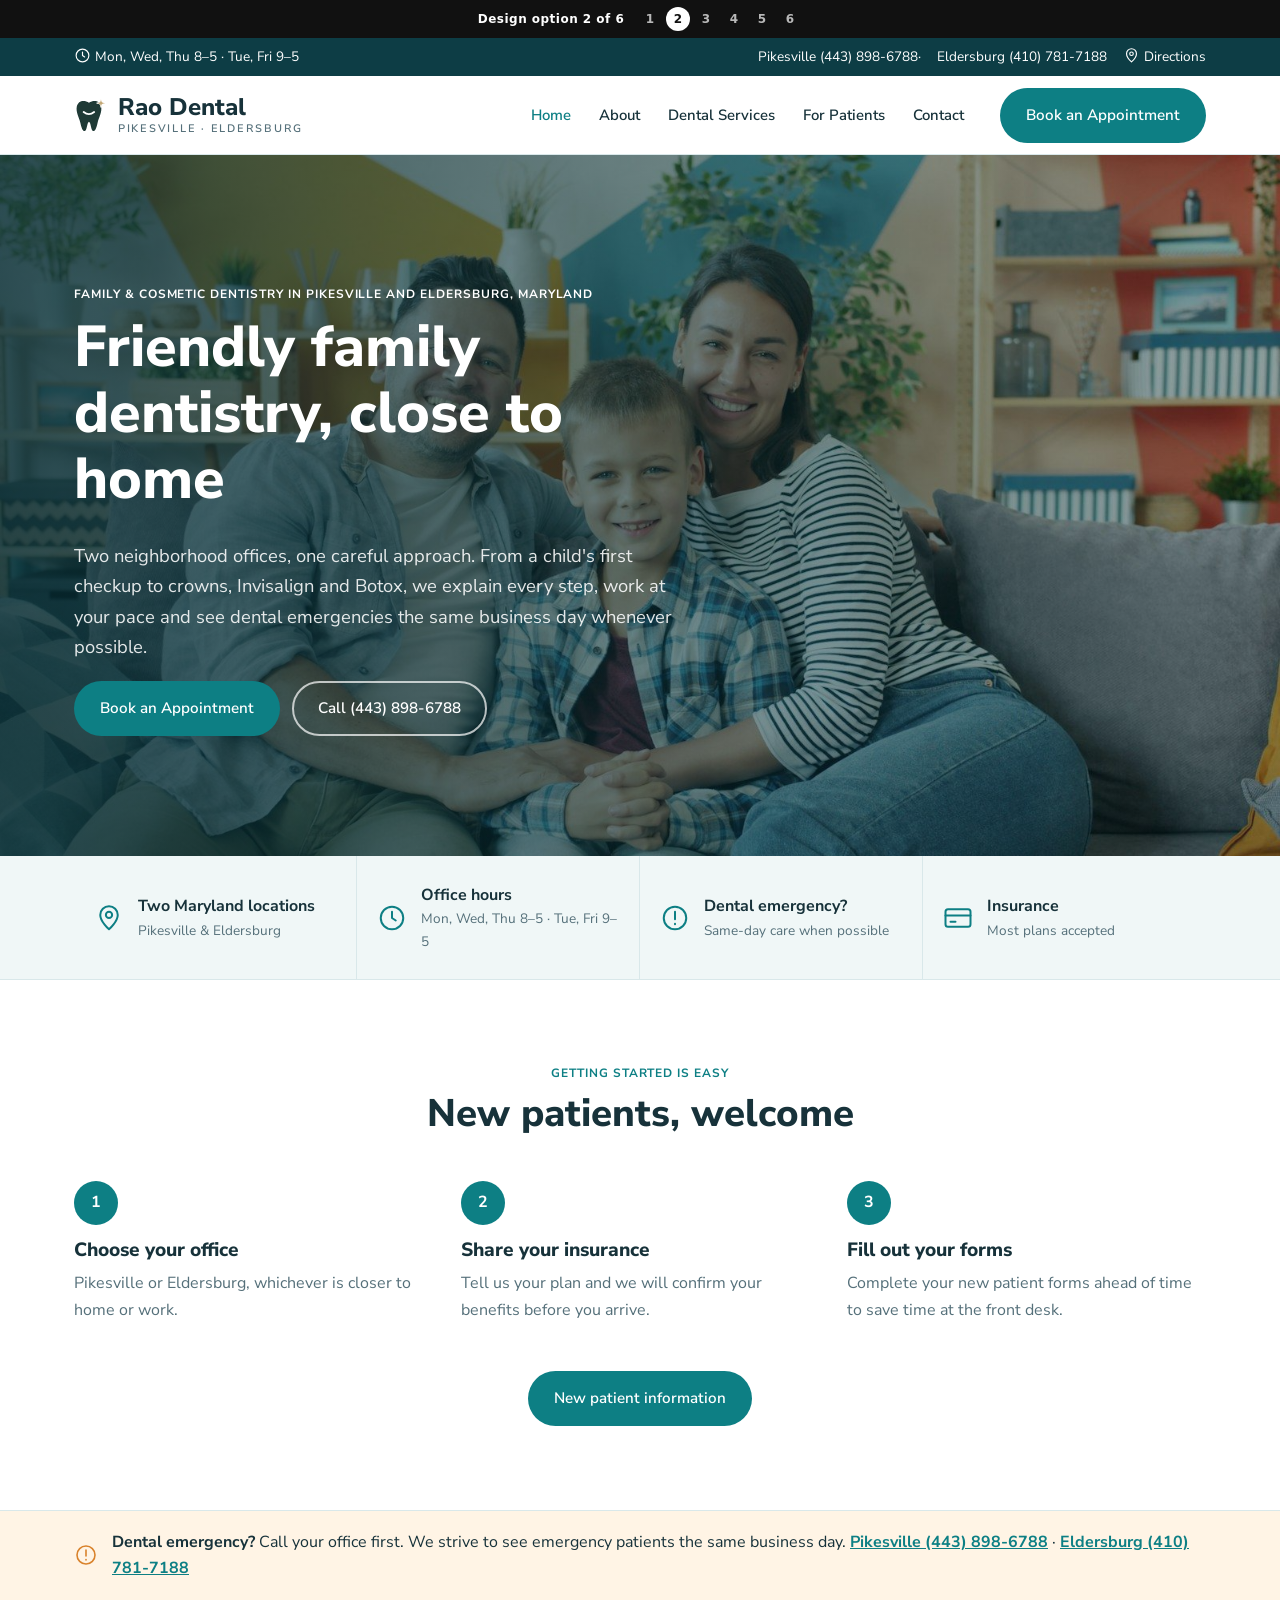
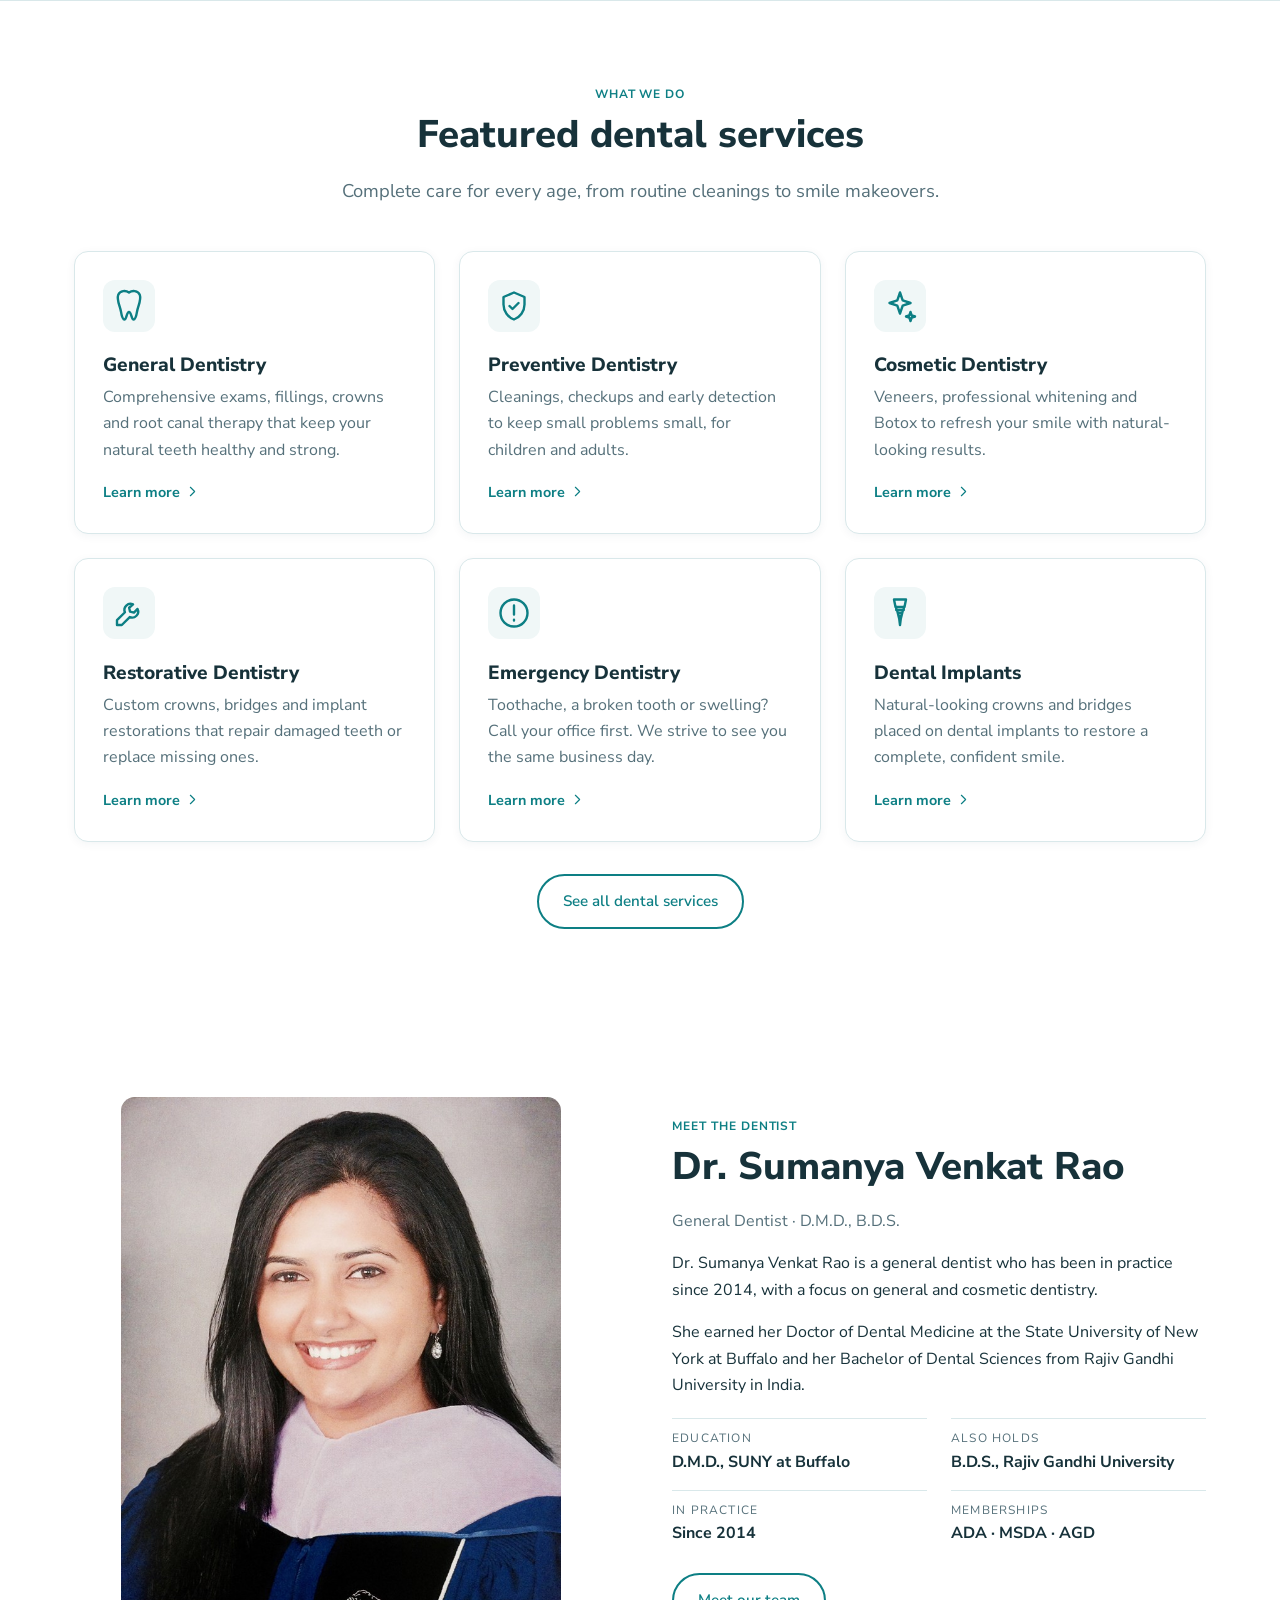
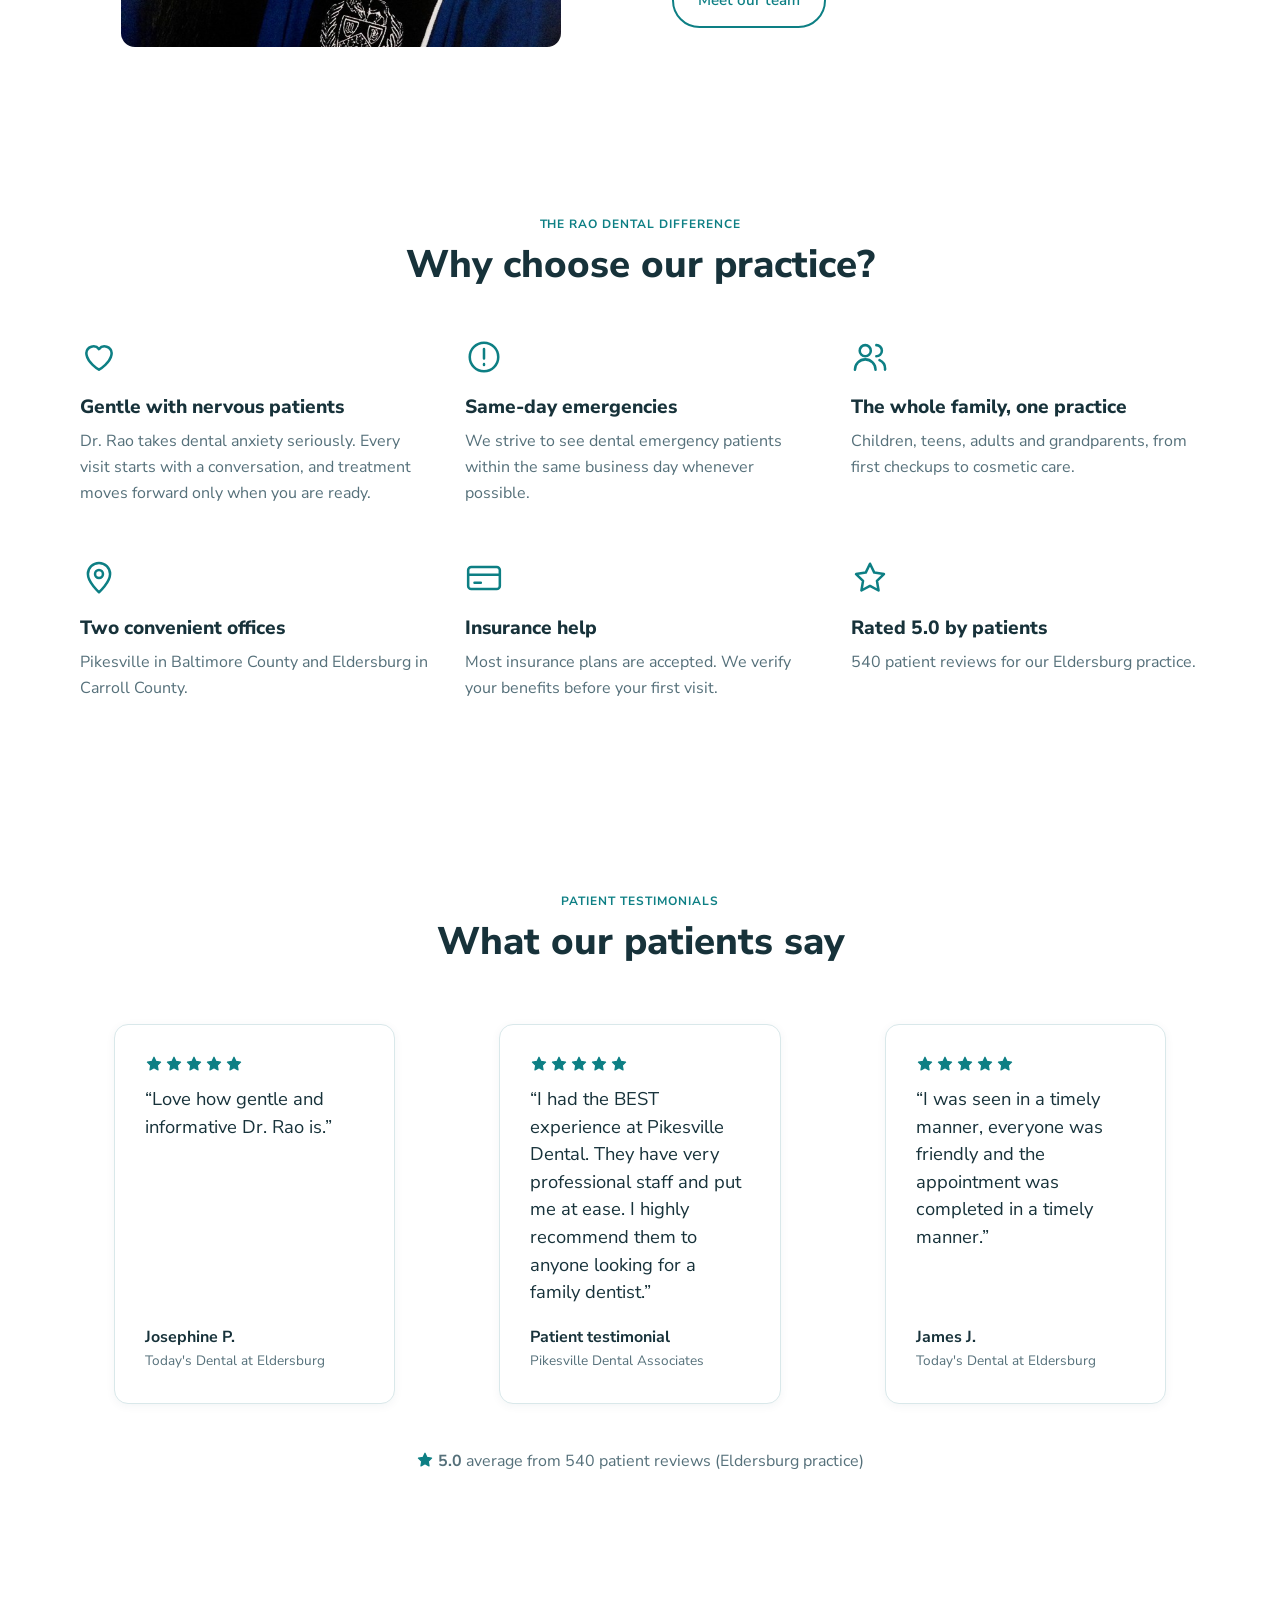
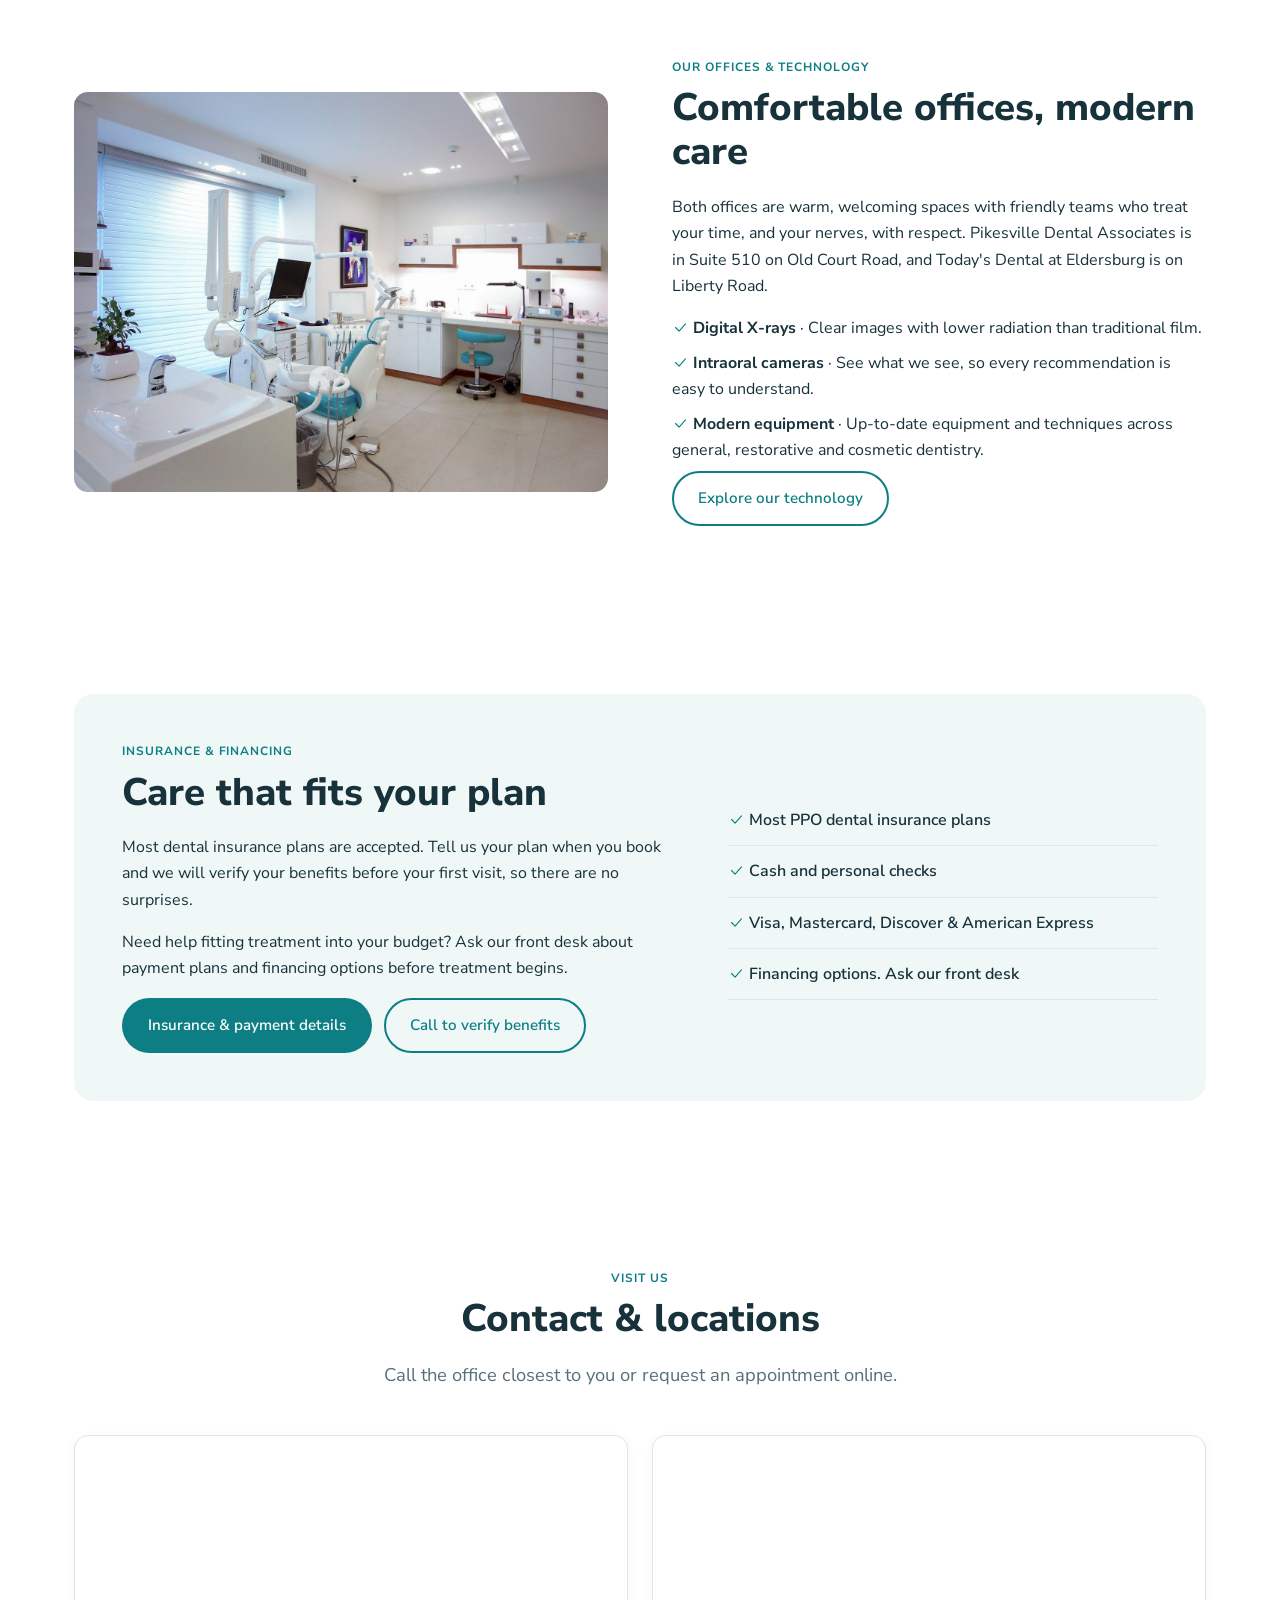
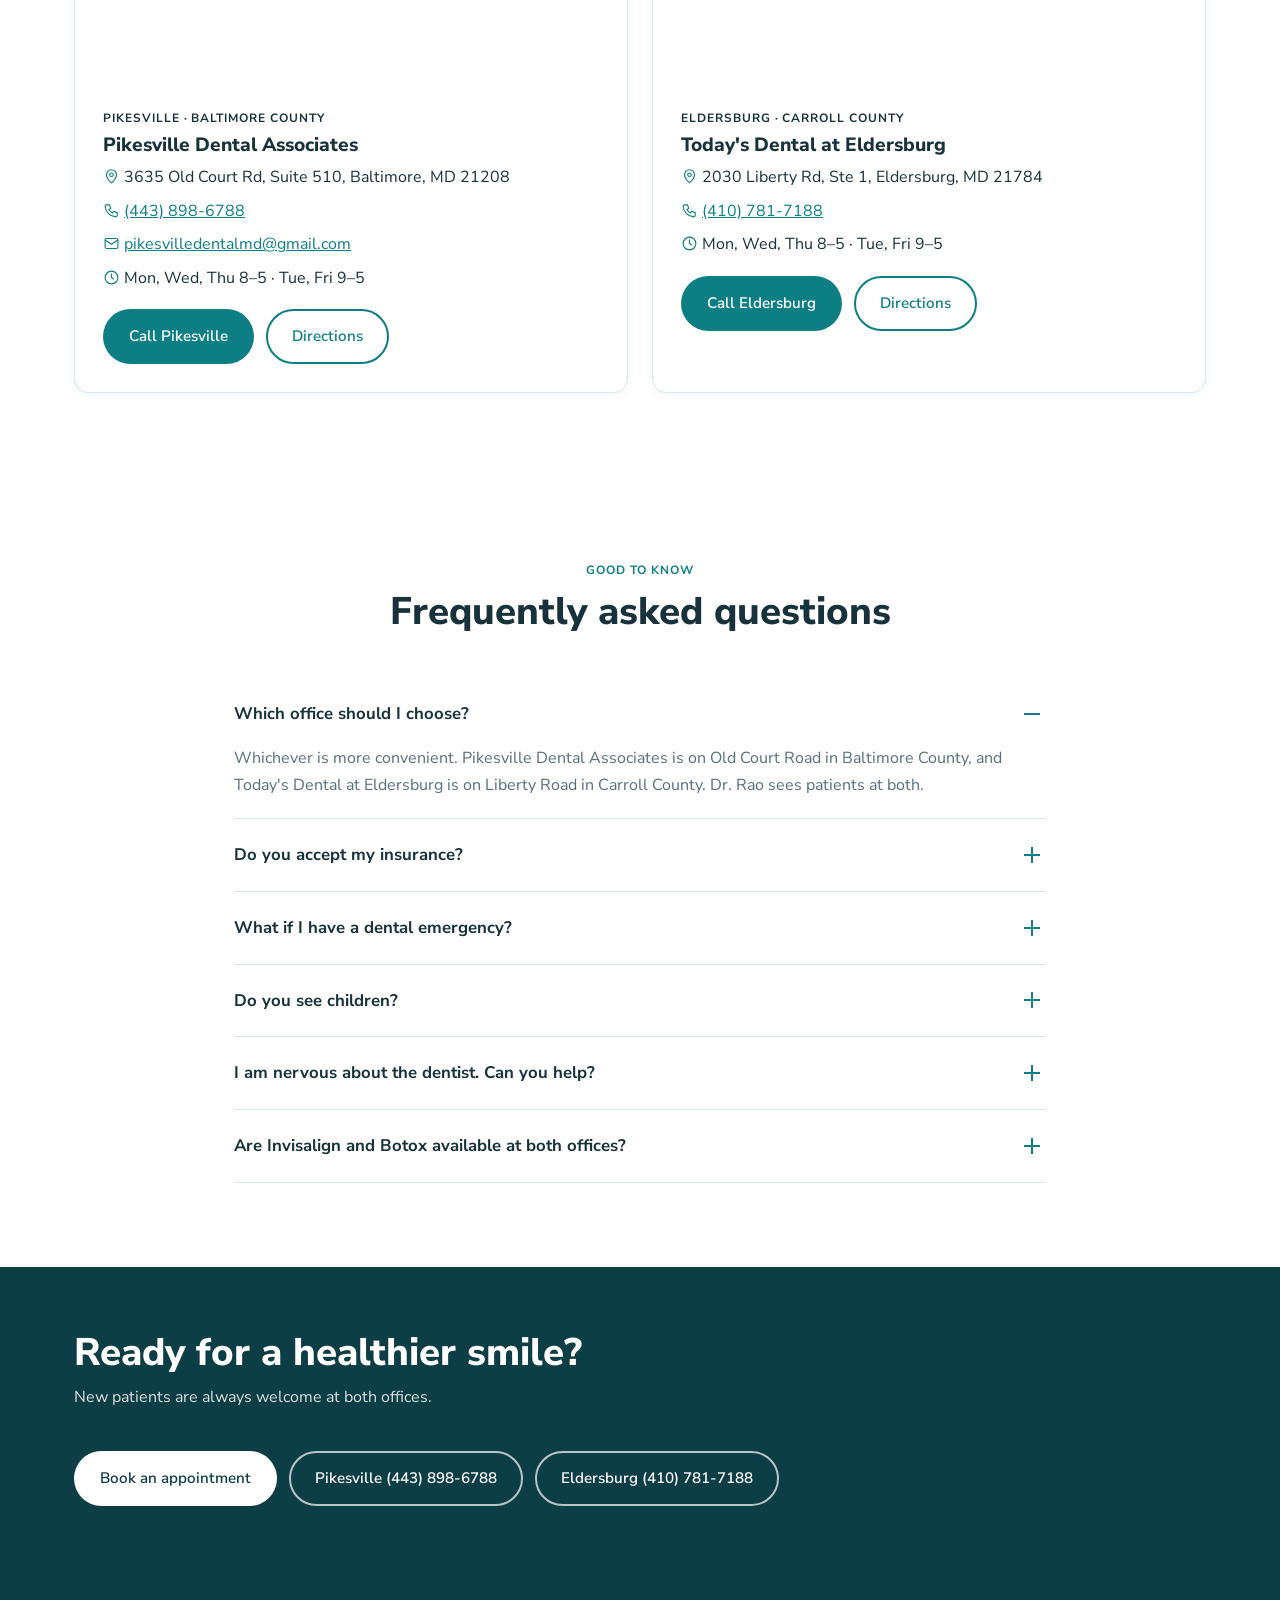
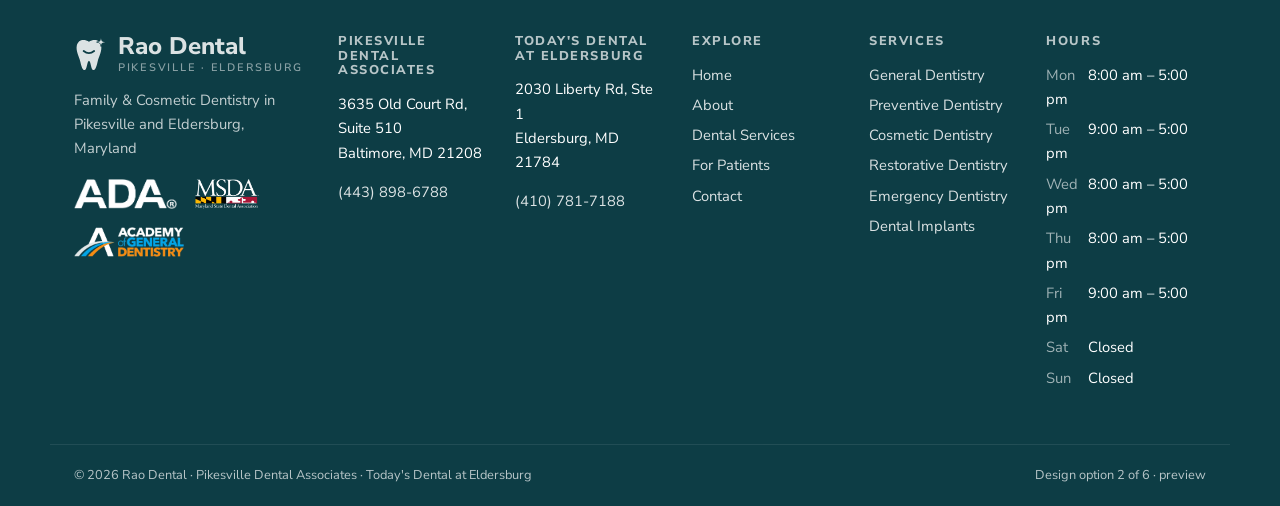
==== commit cc66343e: "Polish: free Unsplash photos, per-service images, option switcher, form request buttons Co-Authored-" ====
--- a/index.html
+++ b/index.html
@@ -2,4 +2,4 @@
 <title>Family &amp; Cosmetic Dentistry | Rao Dental</title><meta name="description" content="Family &amp; Cosmetic Dentistry in Pikesville and Eldersburg, Maryland"><meta name="robots" content="noindex">
 <link rel="icon" href="img/rao-favicon.svg"><link rel="preconnect" href="https://fonts.googleapis.com"><link rel="preconnect" href="https://fonts.gstatic.com" crossorigin>
 <link href="https://fonts.googleapis.com/css2?family=Nunito+Sans:wght@400;600;700;800&display=swap" rel="stylesheet"><link rel="stylesheet" href="css/site.css"></head>
-<body class="style-2"><a class="skip" href="#main">Skip to content</a><div class="util"><div class="wrap"><span><svg class="ic sm" viewBox="0 0 24 24" fill="none" stroke="currentColor" stroke-width="1.6" stroke-linecap="round" stroke-linejoin="round" aria-hidden="true"><circle cx="12" cy="12" r="9"/><path d="M12 7v5l3 2"/></svg> Mon, Wed, Thu 8–5 · Tue, Fri 9–5</span><span class="util-r"><a href="tel:+14438986788">Pikesville (443) 898-6788</a> · <a href="tel:+14107817188">Eldersburg (410) 781-7188</a><a href="contact.html#location"><svg class="ic sm" viewBox="0 0 24 24" fill="none" stroke="currentColor" stroke-width="1.6" stroke-linecap="round" stroke-linejoin="round" aria-hidden="true"><path d="M12 21s-7-6.2-7-11.5a7 7 0 0 1 14 0C19 14.8 12 21 12 21z"/><circle cx="12" cy="9.5" r="2.5"/></svg> Directions</a></span></div></div><header class="site-header"><div class="wrap hdr"><a class="logo" href="index.html"><img src="img/rao-logo-mark.svg" alt="" class="logo-mark"><span>Rao Dental<small>Pikesville · Eldersburg</small></span></a><input type="checkbox" id="nav-t" class="nav-t" aria-label="Menu"><label for="nav-t" class="burger"><svg class="ic" viewBox="0 0 24 24" fill="none" stroke="currentColor" stroke-width="1.6" stroke-linecap="round" stroke-linejoin="round" aria-hidden="true"><path d="M4 7h16M4 12h16M4 17h16"/></svg></label><nav aria-label="Main"><ul class="nav"><li><a href="index.html" aria-current="page">Home</a></li><li class="has-sub"><a href="about.html">About</a><ul class="sub"><li><a href="about.html#practice">About Our Practice</a></li><li><a href="about.html#team">Meet Our Dentist &amp; Team</a></li><li><a href="about.html#office">Our Office</a></li><li><a href="about.html#technology">Dental Technology</a></li><li><a href="about.html#philosophy">Our Philosophy</a></li></ul></li><li class="has-sub"><a href="services.html">Dental Services</a><ul class="sub"><li><a href="services.html#general">General Dentistry</a></li><li><a href="services.html#preventive">Preventive Dentistry</a></li><li><a href="services.html#cosmetic">Cosmetic Dentistry</a></li><li><a href="services.html#restorative">Restorative Dentistry</a></li><li><a href="services.html#emergency">Emergency Dentistry</a></li><li><a href="services.html#implants">Dental Implants</a></li><li><a href="services.html#periodontal">Periodontal Care</a></li><li><a href="services.html#orthodontics">Orthodontics</a></li><li><a href="services.html#sedation">Sedation Dentistry</a></li></ul></li><li class="has-sub"><a href="patients.html">For Patients</a><ul class="sub"><li><a href="patients.html#new-patients">New Patient Information</a></li><li><a href="patients.html#first-visit">Your First Visit</a></li><li><a href="patients.html#forms">Patient Forms</a></li><li><a href="patients.html#insurance">Insurance &amp; Financing</a></li><li><a href="patients.html#payment">Payment Options</a></li><li><a href="patients.html#faq">Patient FAQs</a></li><li><a href="patients.html#post-op">Post-Operative Instructions</a></li></ul></li><li class="has-sub"><a href="contact.html">Contact</a><ul class="sub"><li><a href="contact.html#info">Contact Information</a></li><li><a href="contact.html#hours">Office Hours</a></li><li><a href="contact.html#location">Location &amp; Directions</a></li><li><a href="contact.html#appointment">Request an Appointment</a></li></ul></li></ul></nav><div class="hdr-cta"><a class="btn btn-primary" href="contact.html#appointment">Book an Appointment</a></div></div></header><main id="main"><section class="hero hero-photo left" style="background-image:url(img/frame-10.jpg)"><div class="wrap"><div class="hero-box"><p class="eyebrow">Family &amp; Cosmetic Dentistry in Pikesville and Eldersburg, Maryland</p><h1>Friendly family dentistry, close to home</h1><p class="lead">Two neighborhood offices, one careful approach. From a child&#x27;s first checkup to crowns, Invisalign and Botox, we explain every step, work at your pace and see dental emergencies the same business day whenever possible.</p><div class="btn-row"><a class="btn btn-primary" href="contact.html#appointment">Book an Appointment</a><a class="btn btn-outline-light" href="tel:+14438986788">Call (443) 898-6788</a></div></div></div></section><section class="quick"><div class="wrap grid g4"><a class="q" href="contact.html#location"><svg class="ic" viewBox="0 0 24 24" fill="none" stroke="currentColor" stroke-width="1.6" stroke-linecap="round" stroke-linejoin="round" aria-hidden="true"><path d="M12 21s-7-6.2-7-11.5a7 7 0 0 1 14 0C19 14.8 12 21 12 21z"/><circle cx="12" cy="9.5" r="2.5"/></svg><span><strong>Two Maryland locations</strong><small>Pikesville &amp; Eldersburg</small></span></a><a class="q" href="contact.html#hours"><svg class="ic" viewBox="0 0 24 24" fill="none" stroke="currentColor" stroke-width="1.6" stroke-linecap="round" stroke-linejoin="round" aria-hidden="true"><circle cx="12" cy="12" r="9"/><path d="M12 7v5l3 2"/></svg><span><strong>Office hours</strong><small>Mon, Wed, Thu 8–5 · Tue, Fri 9–5</small></span></a><a class="q" href="services.html#emergency"><svg class="ic" viewBox="0 0 24 24" fill="none" stroke="currentColor" stroke-width="1.6" stroke-linecap="round" stroke-linejoin="round" aria-hidden="true"><circle cx="12" cy="12" r="9"/><path d="M12 7v6M12 16.5v.5"/></svg><span><strong>Dental emergency?</strong><small>Same-day care when possible</small></span></a><a class="q" href="patients.html#insurance"><svg class="ic" viewBox="0 0 24 24" fill="none" stroke="currentColor" stroke-width="1.6" stroke-linecap="round" stroke-linejoin="round" aria-hidden="true"><rect x="2" y="5" width="20" height="14" rx="2"/><path d="M2 10h20M6 15h4"/></svg><span><strong>Insurance</strong><small>Most plans accepted</small></span></a></div></section><section class="sec np-sec" id="new-patients"><div class="wrap"><header class="sec-head center"><p class="eyebrow">Getting started is easy</p><h2>New patients, welcome</h2></header><ol class="steps"><li><span class="step">1</span><h3>Choose your office</h3><p>Pikesville or Eldersburg, whichever is closer to home or work.</p></li><li><span class="step">2</span><h3>Share your insurance</h3><p>Tell us your plan and we will confirm your benefits before you arrive.</p></li><li><span class="step">3</span><h3>Fill out your forms</h3><p>Complete your new patient forms ahead of time to save time at the front desk.</p></li></ol><div class="center mt"><a class="btn btn-primary" href="patients.html#new-patients">New patient information</a></div></div></section><section class="notice"><div class="wrap"><svg class="ic" viewBox="0 0 24 24" fill="none" stroke="currentColor" stroke-width="1.6" stroke-linecap="round" stroke-linejoin="round" aria-hidden="true"><circle cx="12" cy="12" r="9"/><path d="M12 7v6M12 16.5v.5"/></svg><p><strong>Dental emergency?</strong> Call your office first. We strive to see emergency patients the same business day. <a href="tel:+14438986788">Pikesville (443) 898-6788</a> · <a href="tel:+14107817188">Eldersburg (410) 781-7188</a></p></div></section><section class="sec svc-sec" id="services"><div class="wrap"><header class="sec-head center"><p class="eyebrow">What we do</p><h2>Featured dental services</h2><p class="lead">Complete care for every age, from routine cleanings to smile makeovers.</p></header><div class="grid g3 svc-grid"><a class="card svc" href="services.html#general"><div class="card-body"><svg class="ic svc-ic" viewBox="0 0 24 24" fill="none" stroke="currentColor" stroke-width="1.6" stroke-linecap="round" stroke-linejoin="round" aria-hidden="true"><path d="M12 3c-2-1.4-6-1.6-7.2 1.6C3.6 8 6 12 6.6 15.5c.5 3 1 5.5 2.3 5.5 1.6 0 1.4-5 3.1-5s1.5 5 3.1 5c1.3 0 1.8-2.5 2.3-5.5C18 12 20.4 8 19.2 4.6 18 1.4 14 1.6 12 3z"/></svg><h3>General Dentistry</h3><p>Comprehensive exams, fillings, crowns and root canal therapy that keep your natural teeth healthy and strong.</p><span class="more">Learn more <svg class="ic sm" viewBox="0 0 24 24" fill="none" stroke="currentColor" stroke-width="1.6" stroke-linecap="round" stroke-linejoin="round" aria-hidden="true"><path d="M9 6l6 6-6 6"/></svg></span></div></a><a class="card svc" href="services.html#preventive"><div class="card-body"><svg class="ic svc-ic" viewBox="0 0 24 24" fill="none" stroke="currentColor" stroke-width="1.6" stroke-linecap="round" stroke-linejoin="round" aria-hidden="true"><path d="M12 3l7 3v5c0 4.5-3 8.5-7 10-4-1.5-7-5.5-7-10V6l7-3z"/><path d="M9 12l2 2 4-4"/></svg><h3>Preventive Dentistry</h3><p>Cleanings, checkups and early detection to keep small problems small, for children and adults.</p><span class="more">Learn more <svg class="ic sm" viewBox="0 0 24 24" fill="none" stroke="currentColor" stroke-width="1.6" stroke-linecap="round" stroke-linejoin="round" aria-hidden="true"><path d="M9 6l6 6-6 6"/></svg></span></div></a><a class="card svc" href="services.html#cosmetic"><div class="card-body"><svg class="ic svc-ic" viewBox="0 0 24 24" fill="none" stroke="currentColor" stroke-width="1.6" stroke-linecap="round" stroke-linejoin="round" aria-hidden="true"><path d="M12 3l1.8 5.2L19 10l-5.2 1.8L12 17l-1.8-5.2L5 10l5.2-1.8L12 3z"/><path d="M19 16l.8 2.2L22 19l-2.2.8L19 22l-.8-2.2L16 19l2.2-.8z"/></svg><h3>Cosmetic Dentistry</h3><p>Veneers, professional whitening and Botox to refresh your smile with natural-looking results.</p><span class="more">Learn more <svg class="ic sm" viewBox="0 0 24 24" fill="none" stroke="currentColor" stroke-width="1.6" stroke-linecap="round" stroke-linejoin="round" aria-hidden="true"><path d="M9 6l6 6-6 6"/></svg></span></div></a><a class="card svc" href="services.html#restorative"><div class="card-body"><svg class="ic svc-ic" viewBox="0 0 24 24" fill="none" stroke="currentColor" stroke-width="1.6" stroke-linecap="round" stroke-linejoin="round" aria-hidden="true"><path d="M14.7 6.3a4 4 0 0 0-5.4 5.2L4 16.8V20h3.2l5.3-5.3a4 4 0 0 0 5.2-5.4l-2.4 2.4-2.6-.6-.6-2.6 2.6-2.2z"/></svg><h3>Restorative Dentistry</h3><p>Custom crowns, bridges and implant restorations that repair damaged teeth or replace missing ones.</p><span class="more">Learn more <svg class="ic sm" viewBox="0 0 24 24" fill="none" stroke="currentColor" stroke-width="1.6" stroke-linecap="round" stroke-linejoin="round" aria-hidden="true"><path d="M9 6l6 6-6 6"/></svg></span></div></a><a class="card svc" href="services.html#emergency"><div class="card-body"><svg class="ic svc-ic" viewBox="0 0 24 24" fill="none" stroke="currentColor" stroke-width="1.6" stroke-linecap="round" stroke-linejoin="round" aria-hidden="true"><circle cx="12" cy="12" r="9"/><path d="M12 7v6M12 16.5v.5"/></svg><h3>Emergency Dentistry</h3><p>Toothache, a broken tooth or swelling? Call your office first. We strive to see you the same business day.</p><span class="more">Learn more <svg class="ic sm" viewBox="0 0 24 24" fill="none" stroke="currentColor" stroke-width="1.6" stroke-linecap="round" stroke-linejoin="round" aria-hidden="true"><path d="M9 6l6 6-6 6"/></svg></span></div></a><a class="card svc" href="services.html#implants"><div class="card-body"><svg class="ic svc-ic" viewBox="0 0 24 24" fill="none" stroke="currentColor" stroke-width="1.6" stroke-linecap="round" stroke-linejoin="round" aria-hidden="true"><path d="M8 3h8l-1 5H9L8 3z"/><path d="M9.5 8v2h5V8M10 10l.5 2h3l.5-2M10.5 12l.5 2h2l.5-2M11 14l.5 2h1l.5-2M11.5 16l.5 4 .5-4"/></svg><h3>Dental Implants</h3><p>Natural-looking crowns and bridges placed on dental implants to restore a complete, confident smile.</p><span class="more">Learn more <svg class="ic sm" viewBox="0 0 24 24" fill="none" stroke="currentColor" stroke-width="1.6" stroke-linecap="round" stroke-linejoin="round" aria-hidden="true"><path d="M9 6l6 6-6 6"/></svg></span></div></a></div><div class="center mt"><a class="btn btn-ghost" href="services.html">See all dental services</a></div></div></section><section class="sec doc-sec" id="dentist"><div class="wrap"><div class="split"><div class="split-media portrait"><img src="img/dr-rao-portrait.jpg" alt="Dr. Sumanya Venkat Rao" loading="lazy"></div><div class="split-text"><p class="eyebrow">Meet the dentist</p><h2>Dr. Sumanya Venkat Rao</h2><p class="muted">General Dentist · D.M.D., B.D.S.</p><p>Dr. Sumanya Venkat Rao is a general dentist who has been in practice since 2014, with a focus on general and cosmetic dentistry.</p><p>She earned her Doctor of Dental Medicine at the State University of New York at Buffalo and her Bachelor of Dental Sciences from Rajiv Gandhi University in India.</p><ul class="facts"><li><span>Education</span><strong>D.M.D., SUNY at Buffalo</strong></li><li><span>Also holds</span><strong>B.D.S., Rajiv Gandhi University</strong></li><li><span>In practice</span><strong>Since 2014</strong></li><li><span>Memberships</span><strong>ADA · MSDA · AGD</strong></li></ul><a class="btn btn-ghost" href="about.html#team">Meet our team</a></div></div></div></section><section class="sec why-sec" id="why"><div class="wrap"><header class="sec-head center"><p class="eyebrow">The Rao Dental difference</p><h2>Why choose our practice?</h2></header><div class="grid g3 why"><div class="why-item"><svg class="ic why-ic" viewBox="0 0 24 24" fill="none" stroke="currentColor" stroke-width="1.6" stroke-linecap="round" stroke-linejoin="round" aria-hidden="true"><path d="M12 20s-8-4.7-8-10.5A4.5 4.5 0 0 1 12 7a4.5 4.5 0 0 1 8 2.5C20 15.3 12 20 12 20z"/></svg><h3>Gentle with nervous patients</h3><p>Dr. Rao takes dental anxiety seriously. Every visit starts with a conversation, and treatment moves forward only when you are ready.</p></div><div class="why-item"><svg class="ic why-ic" viewBox="0 0 24 24" fill="none" stroke="currentColor" stroke-width="1.6" stroke-linecap="round" stroke-linejoin="round" aria-hidden="true"><circle cx="12" cy="12" r="9"/><path d="M12 7v6M12 16.5v.5"/></svg><h3>Same-day emergencies</h3><p>We strive to see dental emergency patients within the same business day whenever possible.</p></div><div class="why-item"><svg class="ic why-ic" viewBox="0 0 24 24" fill="none" stroke="currentColor" stroke-width="1.6" stroke-linecap="round" stroke-linejoin="round" aria-hidden="true"><circle cx="9" cy="8" r="3.5"/><path d="M2.5 20a6.5 6.5 0 0 1 13 0M16 4.5a3.5 3.5 0 0 1 0 7M18 14a6 6 0 0 1 3.5 6"/></svg><h3>The whole family, one practice</h3><p>Children, teens, adults and grandparents, from first checkups to cosmetic care.</p></div><div class="why-item"><svg class="ic why-ic" viewBox="0 0 24 24" fill="none" stroke="currentColor" stroke-width="1.6" stroke-linecap="round" stroke-linejoin="round" aria-hidden="true"><path d="M12 21s-7-6.2-7-11.5a7 7 0 0 1 14 0C19 14.8 12 21 12 21z"/><circle cx="12" cy="9.5" r="2.5"/></svg><h3>Two convenient offices</h3><p>Pikesville in Baltimore County and Eldersburg in Carroll County.</p></div><div class="why-item"><svg class="ic why-ic" viewBox="0 0 24 24" fill="none" stroke="currentColor" stroke-width="1.6" stroke-linecap="round" stroke-linejoin="round" aria-hidden="true"><rect x="2" y="5" width="20" height="14" rx="2"/><path d="M2 10h20M6 15h4"/></svg><h3>Insurance help</h3><p>Most insurance plans are accepted. We verify your benefits before your first visit.</p></div><div class="why-item"><svg class="ic why-ic" viewBox="0 0 24 24" fill="none" stroke="currentColor" stroke-width="1.6" stroke-linecap="round" stroke-linejoin="round" aria-hidden="true"><path d="M12 3l2.7 5.6 6.1.9-4.4 4.3 1 6.1L12 17l-5.4 2.9 1-6.1L3.2 9.5l6.1-.9L12 3z"/></svg><h3>Rated 5.0 by patients</h3><p>540 patient reviews for our Eldersburg practice.</p></div></div></div></section><section class="sec rev-sec" id="reviews"><div class="wrap"><header class="sec-head center"><p class="eyebrow">Patient testimonials</p><h2>What our patients say</h2></header><div class="grid g3 tst"><figure class="card quote"><span class="stars"><svg class="ic st" viewBox="0 0 24 24" fill="none" stroke="currentColor" stroke-width="1.6" stroke-linecap="round" stroke-linejoin="round" aria-hidden="true"><path d="M12 3l2.7 5.6 6.1.9-4.4 4.3 1 6.1L12 17l-5.4 2.9 1-6.1L3.2 9.5l6.1-.9L12 3z"/></svg><svg class="ic st" viewBox="0 0 24 24" fill="none" stroke="currentColor" stroke-width="1.6" stroke-linecap="round" stroke-linejoin="round" aria-hidden="true"><path d="M12 3l2.7 5.6 6.1.9-4.4 4.3 1 6.1L12 17l-5.4 2.9 1-6.1L3.2 9.5l6.1-.9L12 3z"/></svg><svg class="ic st" viewBox="0 0 24 24" fill="none" stroke="currentColor" stroke-width="1.6" stroke-linecap="round" stroke-linejoin="round" aria-hidden="true"><path d="M12 3l2.7 5.6 6.1.9-4.4 4.3 1 6.1L12 17l-5.4 2.9 1-6.1L3.2 9.5l6.1-.9L12 3z"/></svg><svg class="ic st" viewBox="0 0 24 24" fill="none" stroke="currentColor" stroke-width="1.6" stroke-linecap="round" stroke-linejoin="round" aria-hidden="true"><path d="M12 3l2.7 5.6 6.1.9-4.4 4.3 1 6.1L12 17l-5.4 2.9 1-6.1L3.2 9.5l6.1-.9L12 3z"/></svg><svg class="ic st" viewBox="0 0 24 24" fill="none" stroke="currentColor" stroke-width="1.6" stroke-linecap="round" stroke-linejoin="round" aria-hidden="true"><path d="M12 3l2.7 5.6 6.1.9-4.4 4.3 1 6.1L12 17l-5.4 2.9 1-6.1L3.2 9.5l6.1-.9L12 3z"/></svg></span><blockquote>“Love how gentle and informative Dr. Rao is.”</blockquote><figcaption><strong>Josephine P.</strong><span>Today&#x27;s Dental at Eldersburg</span></figcaption></figure><figure class="card quote"><span class="stars"><svg class="ic st" viewBox="0 0 24 24" fill="none" stroke="currentColor" stroke-width="1.6" stroke-linecap="round" stroke-linejoin="round" aria-hidden="true"><path d="M12 3l2.7 5.6 6.1.9-4.4 4.3 1 6.1L12 17l-5.4 2.9 1-6.1L3.2 9.5l6.1-.9L12 3z"/></svg><svg class="ic st" viewBox="0 0 24 24" fill="none" stroke="currentColor" stroke-width="1.6" stroke-linecap="round" stroke-linejoin="round" aria-hidden="true"><path d="M12 3l2.7 5.6 6.1.9-4.4 4.3 1 6.1L12 17l-5.4 2.9 1-6.1L3.2 9.5l6.1-.9L12 3z"/></svg><svg class="ic st" viewBox="0 0 24 24" fill="none" stroke="currentColor" stroke-width="1.6" stroke-linecap="round" stroke-linejoin="round" aria-hidden="true"><path d="M12 3l2.7 5.6 6.1.9-4.4 4.3 1 6.1L12 17l-5.4 2.9 1-6.1L3.2 9.5l6.1-.9L12 3z"/></svg><svg class="ic st" viewBox="0 0 24 24" fill="none" stroke="currentColor" stroke-width="1.6" stroke-linecap="round" stroke-linejoin="round" aria-hidden="true"><path d="M12 3l2.7 5.6 6.1.9-4.4 4.3 1 6.1L12 17l-5.4 2.9 1-6.1L3.2 9.5l6.1-.9L12 3z"/></svg><svg class="ic st" viewBox="0 0 24 24" fill="none" stroke="currentColor" stroke-width="1.6" stroke-linecap="round" stroke-linejoin="round" aria-hidden="true"><path d="M12 3l2.7 5.6 6.1.9-4.4 4.3 1 6.1L12 17l-5.4 2.9 1-6.1L3.2 9.5l6.1-.9L12 3z"/></svg></span><blockquote>“I had the BEST experience at Pikesville Dental. They have very professional staff and put me at ease. I highly recommend them to anyone looking for a family dentist.”</blockquote><figcaption><strong>Patient testimonial</strong><span>Pikesville Dental Associates</span></figcaption></figure><figure class="card quote"><span class="stars"><svg class="ic st" viewBox="0 0 24 24" fill="none" stroke="currentColor" stroke-width="1.6" stroke-linecap="round" stroke-linejoin="round" aria-hidden="true"><path d="M12 3l2.7 5.6 6.1.9-4.4 4.3 1 6.1L12 17l-5.4 2.9 1-6.1L3.2 9.5l6.1-.9L12 3z"/></svg><svg class="ic st" viewBox="0 0 24 24" fill="none" stroke="currentColor" stroke-width="1.6" stroke-linecap="round" stroke-linejoin="round" aria-hidden="true"><path d="M12 3l2.7 5.6 6.1.9-4.4 4.3 1 6.1L12 17l-5.4 2.9 1-6.1L3.2 9.5l6.1-.9L12 3z"/></svg><svg class="ic st" viewBox="0 0 24 24" fill="none" stroke="currentColor" stroke-width="1.6" stroke-linecap="round" stroke-linejoin="round" aria-hidden="true"><path d="M12 3l2.7 5.6 6.1.9-4.4 4.3 1 6.1L12 17l-5.4 2.9 1-6.1L3.2 9.5l6.1-.9L12 3z"/></svg><svg class="ic st" viewBox="0 0 24 24" fill="none" stroke="currentColor" stroke-width="1.6" stroke-linecap="round" stroke-linejoin="round" aria-hidden="true"><path d="M12 3l2.7 5.6 6.1.9-4.4 4.3 1 6.1L12 17l-5.4 2.9 1-6.1L3.2 9.5l6.1-.9L12 3z"/></svg><svg class="ic st" viewBox="0 0 24 24" fill="none" stroke="currentColor" stroke-width="1.6" stroke-linecap="round" stroke-linejoin="round" aria-hidden="true"><path d="M12 3l2.7 5.6 6.1.9-4.4 4.3 1 6.1L12 17l-5.4 2.9 1-6.1L3.2 9.5l6.1-.9L12 3z"/></svg></span><blockquote>“I was seen in a timely manner, everyone was friendly and the appointment was completed in a timely manner.”</blockquote><figcaption><strong>James J.</strong><span>Today&#x27;s Dental at Eldersburg</span></figcaption></figure></div><p class="rating-note"><svg class="ic st" viewBox="0 0 24 24" fill="none" stroke="currentColor" stroke-width="1.6" stroke-linecap="round" stroke-linejoin="round" aria-hidden="true"><path d="M12 3l2.7 5.6 6.1.9-4.4 4.3 1 6.1L12 17l-5.4 2.9 1-6.1L3.2 9.5l6.1-.9L12 3z"/></svg> <strong>5.0</strong> average from 540 patient reviews (Eldersburg practice)</p></div></section><section class="sec office-sec" id="office"><div class="wrap"><div class="split"><div class="split-media"><img src="img/frame-13.jpg" alt="Dental treatment room" loading="lazy"></div><div class="split-text"><p class="eyebrow">Our offices &amp; technology</p><h2>Comfortable offices, modern care</h2><p>Both offices are warm, welcoming spaces with friendly teams who treat your time, and your nerves, with respect. Pikesville Dental Associates is in Suite 510 on Old Court Road, and Today&#x27;s Dental at Eldersburg is on Liberty Road.</p><p class="tick"><svg class="ic sm" viewBox="0 0 24 24" fill="none" stroke="currentColor" stroke-width="1.6" stroke-linecap="round" stroke-linejoin="round" aria-hidden="true"><path d="M5 12l5 5 9-10"/></svg> <strong>Digital X-rays</strong> · Clear images with lower radiation than traditional film.</p><p class="tick"><svg class="ic sm" viewBox="0 0 24 24" fill="none" stroke="currentColor" stroke-width="1.6" stroke-linecap="round" stroke-linejoin="round" aria-hidden="true"><path d="M5 12l5 5 9-10"/></svg> <strong>Intraoral cameras</strong> · See what we see, so every recommendation is easy to understand.</p><p class="tick"><svg class="ic sm" viewBox="0 0 24 24" fill="none" stroke="currentColor" stroke-width="1.6" stroke-linecap="round" stroke-linejoin="round" aria-hidden="true"><path d="M5 12l5 5 9-10"/></svg> <strong>Modern equipment</strong> · Up-to-date equipment and techniques across general, restorative and cosmetic dentistry.</p><a class="btn btn-ghost" href="about.html#technology">Explore our technology</a></div></div></div></section><section class="sec ins-sec" id="insurance"><div class="wrap"><div class="ins"><div class="ins-text"><p class="eyebrow">Insurance &amp; financing</p><h2>Care that fits your plan</h2><p>Most dental insurance plans are accepted. Tell us your plan when you book and we will verify your benefits before your first visit, so there are no surprises.</p><p>Need help fitting treatment into your budget? Ask our front desk about payment plans and financing options before treatment begins.</p><div class="btn-row"><a class="btn btn-primary" href="patients.html#insurance">Insurance &amp; payment details</a><a class="btn btn-ghost" href="tel:+14438986788">Call to verify benefits</a></div></div><ul class="ins-list"><li><svg class="ic sm" viewBox="0 0 24 24" fill="none" stroke="currentColor" stroke-width="1.6" stroke-linecap="round" stroke-linejoin="round" aria-hidden="true"><path d="M5 12l5 5 9-10"/></svg> Most PPO dental insurance plans</li><li><svg class="ic sm" viewBox="0 0 24 24" fill="none" stroke="currentColor" stroke-width="1.6" stroke-linecap="round" stroke-linejoin="round" aria-hidden="true"><path d="M5 12l5 5 9-10"/></svg> Cash and personal checks</li><li><svg class="ic sm" viewBox="0 0 24 24" fill="none" stroke="currentColor" stroke-width="1.6" stroke-linecap="round" stroke-linejoin="round" aria-hidden="true"><path d="M5 12l5 5 9-10"/></svg> Visa, Mastercard, Discover &amp; American Express</li><li><svg class="ic sm" viewBox="0 0 24 24" fill="none" stroke="currentColor" stroke-width="1.6" stroke-linecap="round" stroke-linejoin="round" aria-hidden="true"><path d="M5 12l5 5 9-10"/></svg> Financing options. Ask our front desk</li></ul></div></div></section><section class="sec contact-sec" id="contact"><div class="wrap"><header class="sec-head center"><p class="eyebrow">Visit us</p><h2>Contact &amp; locations</h2><p class="lead">Call the office closest to you or request an appointment online.</p></header><div class="grid g2 offices"><div class="card office"><iframe class="map" title="Map to Pikesville Dental Associates" src="https://maps.google.com/maps?q=3635+Old+Court+Rd%2C+Suite+510%2C+Baltimore%2C+MD+21208&output=embed" loading="lazy"></iframe><div class="card-body"><p class="eyebrow">Pikesville · Baltimore County</p><h3>Pikesville Dental Associates</h3><p><svg class="ic sm" viewBox="0 0 24 24" fill="none" stroke="currentColor" stroke-width="1.6" stroke-linecap="round" stroke-linejoin="round" aria-hidden="true"><path d="M12 21s-7-6.2-7-11.5a7 7 0 0 1 14 0C19 14.8 12 21 12 21z"/><circle cx="12" cy="9.5" r="2.5"/></svg> 3635 Old Court Rd, Suite 510, Baltimore, MD 21208</p><p><svg class="ic sm" viewBox="0 0 24 24" fill="none" stroke="currentColor" stroke-width="1.6" stroke-linecap="round" stroke-linejoin="round" aria-hidden="true"><path d="M5 4h4l2 5-2.5 1.5a11 11 0 0 0 5 5L15 13l5 2v4a2 2 0 0 1-2 2A16 16 0 0 1 3 6a2 2 0 0 1 2-2z"/></svg> <a href="tel:+14438986788">(443) 898-6788</a></p><p><svg class="ic sm" viewBox="0 0 24 24" fill="none" stroke="currentColor" stroke-width="1.6" stroke-linecap="round" stroke-linejoin="round" aria-hidden="true"><rect x="3" y="5" width="18" height="14" rx="2"/><path d="M3 7l9 6 9-6"/></svg> <a href="mailto:pikesvilledentalmd@gmail.com">pikesvilledentalmd@gmail.com</a></p><p><svg class="ic sm" viewBox="0 0 24 24" fill="none" stroke="currentColor" stroke-width="1.6" stroke-linecap="round" stroke-linejoin="round" aria-hidden="true"><circle cx="12" cy="12" r="9"/><path d="M12 7v5l3 2"/></svg> Mon, Wed, Thu 8–5 · Tue, Fri 9–5</p><div class="btn-row"><a class="btn btn-primary" href="tel:+14438986788">Call Pikesville</a><a class="btn btn-ghost" href="https://www.google.com/maps/dir/?api=1&destination=3635+Old+Court+Rd%2C+Suite+510%2C+Baltimore%2C+MD+21208">Directions</a></div></div></div><div class="card office"><iframe class="map" title="Map to Today&#x27;s Dental at Eldersburg" src="https://maps.google.com/maps?q=2030+Liberty+Rd%2C+Ste+1%2C+Eldersburg%2C+MD+21784&output=embed" loading="lazy"></iframe><div class="card-body"><p class="eyebrow">Eldersburg · Carroll County</p><h3>Today&#x27;s Dental at Eldersburg</h3><p><svg class="ic sm" viewBox="0 0 24 24" fill="none" stroke="currentColor" stroke-width="1.6" stroke-linecap="round" stroke-linejoin="round" aria-hidden="true"><path d="M12 21s-7-6.2-7-11.5a7 7 0 0 1 14 0C19 14.8 12 21 12 21z"/><circle cx="12" cy="9.5" r="2.5"/></svg> 2030 Liberty Rd, Ste 1, Eldersburg, MD 21784</p><p><svg class="ic sm" viewBox="0 0 24 24" fill="none" stroke="currentColor" stroke-width="1.6" stroke-linecap="round" stroke-linejoin="round" aria-hidden="true"><path d="M5 4h4l2 5-2.5 1.5a11 11 0 0 0 5 5L15 13l5 2v4a2 2 0 0 1-2 2A16 16 0 0 1 3 6a2 2 0 0 1 2-2z"/></svg> <a href="tel:+14107817188">(410) 781-7188</a></p><p><svg class="ic sm" viewBox="0 0 24 24" fill="none" stroke="currentColor" stroke-width="1.6" stroke-linecap="round" stroke-linejoin="round" aria-hidden="true"><circle cx="12" cy="12" r="9"/><path d="M12 7v5l3 2"/></svg> Mon, Wed, Thu 8–5 · Tue, Fri 9–5</p><div class="btn-row"><a class="btn btn-primary" href="tel:+14107817188">Call Eldersburg</a><a class="btn btn-ghost" href="https://www.google.com/maps/dir/?api=1&destination=2030+Liberty+Rd%2C+Ste+1%2C+Eldersburg%2C+MD+21784">Directions</a></div></div></div></div></div></section><section class="sec faq-sec narrow" id="faq"><div class="wrap"><header class="sec-head center"><p class="eyebrow">Good to know</p><h2>Frequently asked questions</h2></header><div class="faq"><details open><summary>Which office should I choose?<span class="plus" aria-hidden="true"></span></summary><p>Whichever is more convenient. Pikesville Dental Associates is on Old Court Road in Baltimore County, and Today&#x27;s Dental at Eldersburg is on Liberty Road in Carroll County. Dr. Rao sees patients at both.</p></details><details><summary>Do you accept my insurance?<span class="plus" aria-hidden="true"></span></summary><p>Most dental insurance plans are accepted. Tell us your plan when you book and we will verify your coverage before you come in.</p></details><details><summary>What if I have a dental emergency?<span class="plus" aria-hidden="true"></span></summary><p>Call your office right away. We strive to see emergency patients within the same business day whenever possible.</p></details><details><summary>Do you see children?<span class="plus" aria-hidden="true"></span></summary><p>Yes. We care for children, teens and adults, and we keep first visits friendly and relaxed.</p></details><details><summary>I am nervous about the dentist. Can you help?<span class="plus" aria-hidden="true"></span></summary><p>Absolutely. Dr. Rao is experienced with anxious patients. We explain each step, you set the pace, and we pause whenever you ask.</p></details><details><summary>Are Invisalign and Botox available at both offices?<span class="plus" aria-hidden="true"></span></summary><p>Please call the office you plan to visit and our team will confirm availability and schedule a consultation.</p></details></div></div></section><section class="cta-band"><div class="wrap"><div><h2>Ready for a healthier smile?</h2><p>New patients are always welcome at both offices.</p></div><div class="btn-row"><a class="btn btn-light" href="contact.html#appointment">Book an appointment</a><a class="btn btn-outline-light" href="tel:+14438986788">Pikesville (443) 898-6788</a><a class="btn btn-outline-light" href="tel:+14107817188">Eldersburg (410) 781-7188</a></div></div></section></main><footer class="site-footer"><div class="wrap fgrid"><div class="fbrand"><a class="logo" href="index.html"><img src="img/rao-logo-mark.svg" alt="" class="logo-mark"><span>Rao Dental<small>Pikesville · Eldersburg</small></span></a><p>Family &amp; Cosmetic Dentistry in Pikesville and Eldersburg, Maryland</p><div class="badges"><img src="img/assoc-ada-white.png" alt="ADA member" loading="lazy"><img src="img/assoc-msda-white.png" alt="MSDA member" loading="lazy"><img src="img/assoc-agd-white.png" alt="AGD member" loading="lazy"></div></div><div><h4>Pikesville Dental Associates</h4><p>3635 Old Court Rd, Suite 510<br>Baltimore, MD 21208</p><p><a href="tel:+14438986788">(443) 898-6788</a></p></div><div><h4>Today&#x27;s Dental at Eldersburg</h4><p>2030 Liberty Rd, Ste 1<br>Eldersburg, MD 21784</p><p><a href="tel:+14107817188">(410) 781-7188</a></p></div><div><h4>Explore</h4><ul><li><a href="index.html">Home</a></li><li><a href="about.html">About</a></li><li><a href="services.html">Dental Services</a></li><li><a href="patients.html">For Patients</a></li><li><a href="contact.html">Contact</a></li></ul></div><div><h4>Services</h4><ul><li><a href="services.html#general">General Dentistry</a></li><li><a href="services.html#preventive">Preventive Dentistry</a></li><li><a href="services.html#cosmetic">Cosmetic Dentistry</a></li><li><a href="services.html#restorative">Restorative Dentistry</a></li><li><a href="services.html#emergency">Emergency Dentistry</a></li><li><a href="services.html#implants">Dental Implants</a></li></ul></div><div><h4>Hours</h4><ul class="fh"><li><span>Mon</span> 8:00 am – 5:00 pm</li><li><span>Tue</span> 9:00 am – 5:00 pm</li><li><span>Wed</span> 8:00 am – 5:00 pm</li><li><span>Thu</span> 8:00 am – 5:00 pm</li><li><span>Fri</span> 9:00 am – 5:00 pm</li><li><span>Sat</span> Closed</li><li><span>Sun</span> Closed</li></ul></div></div><div class="wrap fbot"><span>© 2026 Rao Dental · Pikesville Dental Associates · Today's Dental at Eldersburg</span><span>Design option 2 of 6 · preview</span></div></footer><div class="sticky-bar"><a href="tel:+14438986788"><svg class="ic sm" viewBox="0 0 24 24" fill="none" stroke="currentColor" stroke-width="1.6" stroke-linecap="round" stroke-linejoin="round" aria-hidden="true"><path d="M5 4h4l2 5-2.5 1.5a11 11 0 0 0 5 5L15 13l5 2v4a2 2 0 0 1-2 2A16 16 0 0 1 3 6a2 2 0 0 1 2-2z"/></svg> Call</a><a class="primary" href="contact.html#appointment"><svg class="ic sm" viewBox="0 0 24 24" fill="none" stroke="currentColor" stroke-width="1.6" stroke-linecap="round" stroke-linejoin="round" aria-hidden="true"><rect x="3" y="5" width="18" height="16" rx="2"/><path d="M3 10h18M8 3v4M16 3v4"/></svg> Book</a></div></body></html>+<body class="style-2"><div class="switcher"><span>Design option 2 of 6</span><span class="sw-links"><a href="https://dundysm.github.io/style-1/index.html">1</a><a href="https://dundysm.github.io/style-2/index.html" aria-current="true">2</a><a href="https://dundysm.github.io/style-3/index.html">3</a><a href="https://dundysm.github.io/style-4/index.html">4</a><a href="https://dundysm.github.io/style-5/index.html">5</a><a href="https://dundysm.github.io/style-6/index.html">6</a></span></div><a class="skip" href="#main">Skip to content</a><div class="util"><div class="wrap"><span><svg class="ic sm" viewBox="0 0 24 24" fill="none" stroke="currentColor" stroke-width="1.6" stroke-linecap="round" stroke-linejoin="round" aria-hidden="true"><circle cx="12" cy="12" r="9"/><path d="M12 7v5l3 2"/></svg> Mon, Wed, Thu 8–5 · Tue, Fri 9–5</span><span class="util-r"><a href="tel:+14438986788">Pikesville (443) 898-6788</a> · <a href="tel:+14107817188">Eldersburg (410) 781-7188</a><a href="contact.html#location"><svg class="ic sm" viewBox="0 0 24 24" fill="none" stroke="currentColor" stroke-width="1.6" stroke-linecap="round" stroke-linejoin="round" aria-hidden="true"><path d="M12 21s-7-6.2-7-11.5a7 7 0 0 1 14 0C19 14.8 12 21 12 21z"/><circle cx="12" cy="9.5" r="2.5"/></svg> Directions</a></span></div></div><header class="site-header"><div class="wrap hdr"><a class="logo" href="index.html"><img src="img/rao-logo-mark.svg" alt="" class="logo-mark"><span>Rao Dental<small>Pikesville · Eldersburg</small></span></a><input type="checkbox" id="nav-t" class="nav-t" aria-label="Menu"><label for="nav-t" class="burger"><svg class="ic" viewBox="0 0 24 24" fill="none" stroke="currentColor" stroke-width="1.6" stroke-linecap="round" stroke-linejoin="round" aria-hidden="true"><path d="M4 7h16M4 12h16M4 17h16"/></svg></label><nav aria-label="Main"><ul class="nav"><li><a href="index.html" aria-current="page">Home</a></li><li class="has-sub"><a href="about.html">About</a><ul class="sub"><li><a href="about.html#practice">About Our Practice</a></li><li><a href="about.html#team">Meet Our Dentist &amp; Team</a></li><li><a href="about.html#office">Our Office</a></li><li><a href="about.html#technology">Dental Technology</a></li><li><a href="about.html#philosophy">Our Philosophy</a></li></ul></li><li class="has-sub"><a href="services.html">Dental Services</a><ul class="sub"><li><a href="services.html#general">General Dentistry</a></li><li><a href="services.html#preventive">Preventive Dentistry</a></li><li><a href="services.html#cosmetic">Cosmetic Dentistry</a></li><li><a href="services.html#restorative">Restorative Dentistry</a></li><li><a href="services.html#emergency">Emergency Dentistry</a></li><li><a href="services.html#implants">Dental Implants</a></li><li><a href="services.html#periodontal">Periodontal Care</a></li><li><a href="services.html#orthodontics">Orthodontics</a></li><li><a href="services.html#sedation">Sedation Dentistry</a></li></ul></li><li class="has-sub"><a href="patients.html">For Patients</a><ul class="sub"><li><a href="patients.html#new-patients">New Patient Information</a></li><li><a href="patients.html#first-visit">Your First Visit</a></li><li><a href="patients.html#forms">Patient Forms</a></li><li><a href="patients.html#insurance">Insurance &amp; Financing</a></li><li><a href="patients.html#payment">Payment Options</a></li><li><a href="patients.html#faq">Patient FAQs</a></li><li><a href="patients.html#post-op">Post-Operative Instructions</a></li></ul></li><li class="has-sub"><a href="contact.html">Contact</a><ul class="sub"><li><a href="contact.html#info">Contact Information</a></li><li><a href="contact.html#hours">Office Hours</a></li><li><a href="contact.html#location">Location &amp; Directions</a></li><li><a href="contact.html#appointment">Request an Appointment</a></li></ul></li></ul></nav><div class="hdr-cta"><a class="btn btn-primary" href="contact.html#appointment">Book an Appointment</a></div></div></header><main id="main"><section class="hero hero-photo left" style="background-image:url(img/family-couch.jpg)"><div class="wrap"><div class="hero-box"><p class="eyebrow">Family &amp; Cosmetic Dentistry in Pikesville and Eldersburg, Maryland</p><h1>Friendly family dentistry, close to home</h1><p class="lead">Two neighborhood offices, one careful approach. From a child&#x27;s first checkup to crowns, Invisalign and Botox, we explain every step, work at your pace and see dental emergencies the same business day whenever possible.</p><div class="btn-row"><a class="btn btn-primary" href="contact.html#appointment">Book an Appointment</a><a class="btn btn-outline-light" href="tel:+14438986788">Call (443) 898-6788</a></div></div></div></section><section class="quick"><div class="wrap grid g4"><a class="q" href="contact.html#location"><svg class="ic" viewBox="0 0 24 24" fill="none" stroke="currentColor" stroke-width="1.6" stroke-linecap="round" stroke-linejoin="round" aria-hidden="true"><path d="M12 21s-7-6.2-7-11.5a7 7 0 0 1 14 0C19 14.8 12 21 12 21z"/><circle cx="12" cy="9.5" r="2.5"/></svg><span><strong>Two Maryland locations</strong><small>Pikesville &amp; Eldersburg</small></span></a><a class="q" href="contact.html#hours"><svg class="ic" viewBox="0 0 24 24" fill="none" stroke="currentColor" stroke-width="1.6" stroke-linecap="round" stroke-linejoin="round" aria-hidden="true"><circle cx="12" cy="12" r="9"/><path d="M12 7v5l3 2"/></svg><span><strong>Office hours</strong><small>Mon, Wed, Thu 8–5 · Tue, Fri 9–5</small></span></a><a class="q" href="services.html#emergency"><svg class="ic" viewBox="0 0 24 24" fill="none" stroke="currentColor" stroke-width="1.6" stroke-linecap="round" stroke-linejoin="round" aria-hidden="true"><circle cx="12" cy="12" r="9"/><path d="M12 7v6M12 16.5v.5"/></svg><span><strong>Dental emergency?</strong><small>Same-day care when possible</small></span></a><a class="q" href="patients.html#insurance"><svg class="ic" viewBox="0 0 24 24" fill="none" stroke="currentColor" stroke-width="1.6" stroke-linecap="round" stroke-linejoin="round" aria-hidden="true"><rect x="2" y="5" width="20" height="14" rx="2"/><path d="M2 10h20M6 15h4"/></svg><span><strong>Insurance</strong><small>Most plans accepted</small></span></a></div></section><section class="sec np-sec" id="new-patients"><div class="wrap"><header class="sec-head center"><p class="eyebrow">Getting started is easy</p><h2>New patients, welcome</h2></header><ol class="steps"><li><span class="step">1</span><h3>Choose your office</h3><p>Pikesville or Eldersburg, whichever is closer to home or work.</p></li><li><span class="step">2</span><h3>Share your insurance</h3><p>Tell us your plan and we will confirm your benefits before you arrive.</p></li><li><span class="step">3</span><h3>Fill out your forms</h3><p>Complete your new patient forms ahead of time to save time at the front desk.</p></li></ol><div class="center mt"><a class="btn btn-primary" href="patients.html#new-patients">New patient information</a></div></div></section><section class="notice"><div class="wrap"><svg class="ic" viewBox="0 0 24 24" fill="none" stroke="currentColor" stroke-width="1.6" stroke-linecap="round" stroke-linejoin="round" aria-hidden="true"><circle cx="12" cy="12" r="9"/><path d="M12 7v6M12 16.5v.5"/></svg><p><strong>Dental emergency?</strong> Call your office first. We strive to see emergency patients the same business day. <a href="tel:+14438986788">Pikesville (443) 898-6788</a> · <a href="tel:+14107817188">Eldersburg (410) 781-7188</a></p></div></section><section class="sec svc-sec" id="services"><div class="wrap"><header class="sec-head center"><p class="eyebrow">What we do</p><h2>Featured dental services</h2><p class="lead">Complete care for every age, from routine cleanings to smile makeovers.</p></header><div class="grid g3 svc-grid"><a class="card svc" href="services.html#general"><div class="card-body"><svg class="ic svc-ic" viewBox="0 0 24 24" fill="none" stroke="currentColor" stroke-width="1.6" stroke-linecap="round" stroke-linejoin="round" aria-hidden="true"><path d="M12 3c-2-1.4-6-1.6-7.2 1.6C3.6 8 6 12 6.6 15.5c.5 3 1 5.5 2.3 5.5 1.6 0 1.4-5 3.1-5s1.5 5 3.1 5c1.3 0 1.8-2.5 2.3-5.5C18 12 20.4 8 19.2 4.6 18 1.4 14 1.6 12 3z"/></svg><h3>General Dentistry</h3><p>Comprehensive exams, fillings, crowns and root canal therapy that keep your natural teeth healthy and strong.</p><span class="more">Learn more <svg class="ic sm" viewBox="0 0 24 24" fill="none" stroke="currentColor" stroke-width="1.6" stroke-linecap="round" stroke-linejoin="round" aria-hidden="true"><path d="M9 6l6 6-6 6"/></svg></span></div></a><a class="card svc" href="services.html#preventive"><div class="card-body"><svg class="ic svc-ic" viewBox="0 0 24 24" fill="none" stroke="currentColor" stroke-width="1.6" stroke-linecap="round" stroke-linejoin="round" aria-hidden="true"><path d="M12 3l7 3v5c0 4.5-3 8.5-7 10-4-1.5-7-5.5-7-10V6l7-3z"/><path d="M9 12l2 2 4-4"/></svg><h3>Preventive Dentistry</h3><p>Cleanings, checkups and early detection to keep small problems small, for children and adults.</p><span class="more">Learn more <svg class="ic sm" viewBox="0 0 24 24" fill="none" stroke="currentColor" stroke-width="1.6" stroke-linecap="round" stroke-linejoin="round" aria-hidden="true"><path d="M9 6l6 6-6 6"/></svg></span></div></a><a class="card svc" href="services.html#cosmetic"><div class="card-body"><svg class="ic svc-ic" viewBox="0 0 24 24" fill="none" stroke="currentColor" stroke-width="1.6" stroke-linecap="round" stroke-linejoin="round" aria-hidden="true"><path d="M12 3l1.8 5.2L19 10l-5.2 1.8L12 17l-1.8-5.2L5 10l5.2-1.8L12 3z"/><path d="M19 16l.8 2.2L22 19l-2.2.8L19 22l-.8-2.2L16 19l2.2-.8z"/></svg><h3>Cosmetic Dentistry</h3><p>Veneers, professional whitening and Botox to refresh your smile with natural-looking results.</p><span class="more">Learn more <svg class="ic sm" viewBox="0 0 24 24" fill="none" stroke="currentColor" stroke-width="1.6" stroke-linecap="round" stroke-linejoin="round" aria-hidden="true"><path d="M9 6l6 6-6 6"/></svg></span></div></a><a class="card svc" href="services.html#restorative"><div class="card-body"><svg class="ic svc-ic" viewBox="0 0 24 24" fill="none" stroke="currentColor" stroke-width="1.6" stroke-linecap="round" stroke-linejoin="round" aria-hidden="true"><path d="M14.7 6.3a4 4 0 0 0-5.4 5.2L4 16.8V20h3.2l5.3-5.3a4 4 0 0 0 5.2-5.4l-2.4 2.4-2.6-.6-.6-2.6 2.6-2.2z"/></svg><h3>Restorative Dentistry</h3><p>Custom crowns, bridges and implant restorations that repair damaged teeth or replace missing ones.</p><span class="more">Learn more <svg class="ic sm" viewBox="0 0 24 24" fill="none" stroke="currentColor" stroke-width="1.6" stroke-linecap="round" stroke-linejoin="round" aria-hidden="true"><path d="M9 6l6 6-6 6"/></svg></span></div></a><a class="card svc" href="services.html#emergency"><div class="card-body"><svg class="ic svc-ic" viewBox="0 0 24 24" fill="none" stroke="currentColor" stroke-width="1.6" stroke-linecap="round" stroke-linejoin="round" aria-hidden="true"><circle cx="12" cy="12" r="9"/><path d="M12 7v6M12 16.5v.5"/></svg><h3>Emergency Dentistry</h3><p>Toothache, a broken tooth or swelling? Call your office first. We strive to see you the same business day.</p><span class="more">Learn more <svg class="ic sm" viewBox="0 0 24 24" fill="none" stroke="currentColor" stroke-width="1.6" stroke-linecap="round" stroke-linejoin="round" aria-hidden="true"><path d="M9 6l6 6-6 6"/></svg></span></div></a><a class="card svc" href="services.html#implants"><div class="card-body"><svg class="ic svc-ic" viewBox="0 0 24 24" fill="none" stroke="currentColor" stroke-width="1.6" stroke-linecap="round" stroke-linejoin="round" aria-hidden="true"><path d="M8 3h8l-1 5H9L8 3z"/><path d="M9.5 8v2h5V8M10 10l.5 2h3l.5-2M10.5 12l.5 2h2l.5-2M11 14l.5 2h1l.5-2M11.5 16l.5 4 .5-4"/></svg><h3>Dental Implants</h3><p>Natural-looking crowns and bridges placed on dental implants to restore a complete, confident smile.</p><span class="more">Learn more <svg class="ic sm" viewBox="0 0 24 24" fill="none" stroke="currentColor" stroke-width="1.6" stroke-linecap="round" stroke-linejoin="round" aria-hidden="true"><path d="M9 6l6 6-6 6"/></svg></span></div></a></div><div class="center mt"><a class="btn btn-ghost" href="services.html">See all dental services</a></div></div></section><section class="sec doc-sec" id="dentist"><div class="wrap"><div class="split"><div class="split-media portrait"><img src="img/dr-rao-portrait.jpg" alt="Dr. Sumanya Venkat Rao" loading="lazy"></div><div class="split-text"><p class="eyebrow">Meet the dentist</p><h2>Dr. Sumanya Venkat Rao</h2><p class="muted">General Dentist · D.M.D., B.D.S.</p><p>Dr. Sumanya Venkat Rao is a general dentist who has been in practice since 2014, with a focus on general and cosmetic dentistry.</p><p>She earned her Doctor of Dental Medicine at the State University of New York at Buffalo and her Bachelor of Dental Sciences from Rajiv Gandhi University in India.</p><ul class="facts"><li><span>Education</span><strong>D.M.D., SUNY at Buffalo</strong></li><li><span>Also holds</span><strong>B.D.S., Rajiv Gandhi University</strong></li><li><span>In practice</span><strong>Since 2014</strong></li><li><span>Memberships</span><strong>ADA · MSDA · AGD</strong></li></ul><a class="btn btn-ghost" href="about.html#team">Meet our team</a></div></div></div></section><section class="sec why-sec" id="why"><div class="wrap"><header class="sec-head center"><p class="eyebrow">The Rao Dental difference</p><h2>Why choose our practice?</h2></header><div class="grid g3 why"><div class="why-item"><svg class="ic why-ic" viewBox="0 0 24 24" fill="none" stroke="currentColor" stroke-width="1.6" stroke-linecap="round" stroke-linejoin="round" aria-hidden="true"><path d="M12 20s-8-4.7-8-10.5A4.5 4.5 0 0 1 12 7a4.5 4.5 0 0 1 8 2.5C20 15.3 12 20 12 20z"/></svg><h3>Gentle with nervous patients</h3><p>Dr. Rao takes dental anxiety seriously. Every visit starts with a conversation, and treatment moves forward only when you are ready.</p></div><div class="why-item"><svg class="ic why-ic" viewBox="0 0 24 24" fill="none" stroke="currentColor" stroke-width="1.6" stroke-linecap="round" stroke-linejoin="round" aria-hidden="true"><circle cx="12" cy="12" r="9"/><path d="M12 7v6M12 16.5v.5"/></svg><h3>Same-day emergencies</h3><p>We strive to see dental emergency patients within the same business day whenever possible.</p></div><div class="why-item"><svg class="ic why-ic" viewBox="0 0 24 24" fill="none" stroke="currentColor" stroke-width="1.6" stroke-linecap="round" stroke-linejoin="round" aria-hidden="true"><circle cx="9" cy="8" r="3.5"/><path d="M2.5 20a6.5 6.5 0 0 1 13 0M16 4.5a3.5 3.5 0 0 1 0 7M18 14a6 6 0 0 1 3.5 6"/></svg><h3>The whole family, one practice</h3><p>Children, teens, adults and grandparents, from first checkups to cosmetic care.</p></div><div class="why-item"><svg class="ic why-ic" viewBox="0 0 24 24" fill="none" stroke="currentColor" stroke-width="1.6" stroke-linecap="round" stroke-linejoin="round" aria-hidden="true"><path d="M12 21s-7-6.2-7-11.5a7 7 0 0 1 14 0C19 14.8 12 21 12 21z"/><circle cx="12" cy="9.5" r="2.5"/></svg><h3>Two convenient offices</h3><p>Pikesville in Baltimore County and Eldersburg in Carroll County.</p></div><div class="why-item"><svg class="ic why-ic" viewBox="0 0 24 24" fill="none" stroke="currentColor" stroke-width="1.6" stroke-linecap="round" stroke-linejoin="round" aria-hidden="true"><rect x="2" y="5" width="20" height="14" rx="2"/><path d="M2 10h20M6 15h4"/></svg><h3>Insurance help</h3><p>Most insurance plans are accepted. We verify your benefits before your first visit.</p></div><div class="why-item"><svg class="ic why-ic" viewBox="0 0 24 24" fill="none" stroke="currentColor" stroke-width="1.6" stroke-linecap="round" stroke-linejoin="round" aria-hidden="true"><path d="M12 3l2.7 5.6 6.1.9-4.4 4.3 1 6.1L12 17l-5.4 2.9 1-6.1L3.2 9.5l6.1-.9L12 3z"/></svg><h3>Rated 5.0 by patients</h3><p>540 patient reviews for our Eldersburg practice.</p></div></div></div></section><section class="sec rev-sec" id="reviews"><div class="wrap"><header class="sec-head center"><p class="eyebrow">Patient testimonials</p><h2>What our patients say</h2></header><div class="grid g3 tst"><figure class="card quote"><span class="stars"><svg class="ic st" viewBox="0 0 24 24" fill="none" stroke="currentColor" stroke-width="1.6" stroke-linecap="round" stroke-linejoin="round" aria-hidden="true"><path d="M12 3l2.7 5.6 6.1.9-4.4 4.3 1 6.1L12 17l-5.4 2.9 1-6.1L3.2 9.5l6.1-.9L12 3z"/></svg><svg class="ic st" viewBox="0 0 24 24" fill="none" stroke="currentColor" stroke-width="1.6" stroke-linecap="round" stroke-linejoin="round" aria-hidden="true"><path d="M12 3l2.7 5.6 6.1.9-4.4 4.3 1 6.1L12 17l-5.4 2.9 1-6.1L3.2 9.5l6.1-.9L12 3z"/></svg><svg class="ic st" viewBox="0 0 24 24" fill="none" stroke="currentColor" stroke-width="1.6" stroke-linecap="round" stroke-linejoin="round" aria-hidden="true"><path d="M12 3l2.7 5.6 6.1.9-4.4 4.3 1 6.1L12 17l-5.4 2.9 1-6.1L3.2 9.5l6.1-.9L12 3z"/></svg><svg class="ic st" viewBox="0 0 24 24" fill="none" stroke="currentColor" stroke-width="1.6" stroke-linecap="round" stroke-linejoin="round" aria-hidden="true"><path d="M12 3l2.7 5.6 6.1.9-4.4 4.3 1 6.1L12 17l-5.4 2.9 1-6.1L3.2 9.5l6.1-.9L12 3z"/></svg><svg class="ic st" viewBox="0 0 24 24" fill="none" stroke="currentColor" stroke-width="1.6" stroke-linecap="round" stroke-linejoin="round" aria-hidden="true"><path d="M12 3l2.7 5.6 6.1.9-4.4 4.3 1 6.1L12 17l-5.4 2.9 1-6.1L3.2 9.5l6.1-.9L12 3z"/></svg></span><blockquote>“Love how gentle and informative Dr. Rao is.”</blockquote><figcaption><strong>Josephine P.</strong><span>Today&#x27;s Dental at Eldersburg</span></figcaption></figure><figure class="card quote"><span class="stars"><svg class="ic st" viewBox="0 0 24 24" fill="none" stroke="currentColor" stroke-width="1.6" stroke-linecap="round" stroke-linejoin="round" aria-hidden="true"><path d="M12 3l2.7 5.6 6.1.9-4.4 4.3 1 6.1L12 17l-5.4 2.9 1-6.1L3.2 9.5l6.1-.9L12 3z"/></svg><svg class="ic st" viewBox="0 0 24 24" fill="none" stroke="currentColor" stroke-width="1.6" stroke-linecap="round" stroke-linejoin="round" aria-hidden="true"><path d="M12 3l2.7 5.6 6.1.9-4.4 4.3 1 6.1L12 17l-5.4 2.9 1-6.1L3.2 9.5l6.1-.9L12 3z"/></svg><svg class="ic st" viewBox="0 0 24 24" fill="none" stroke="currentColor" stroke-width="1.6" stroke-linecap="round" stroke-linejoin="round" aria-hidden="true"><path d="M12 3l2.7 5.6 6.1.9-4.4 4.3 1 6.1L12 17l-5.4 2.9 1-6.1L3.2 9.5l6.1-.9L12 3z"/></svg><svg class="ic st" viewBox="0 0 24 24" fill="none" stroke="currentColor" stroke-width="1.6" stroke-linecap="round" stroke-linejoin="round" aria-hidden="true"><path d="M12 3l2.7 5.6 6.1.9-4.4 4.3 1 6.1L12 17l-5.4 2.9 1-6.1L3.2 9.5l6.1-.9L12 3z"/></svg><svg class="ic st" viewBox="0 0 24 24" fill="none" stroke="currentColor" stroke-width="1.6" stroke-linecap="round" stroke-linejoin="round" aria-hidden="true"><path d="M12 3l2.7 5.6 6.1.9-4.4 4.3 1 6.1L12 17l-5.4 2.9 1-6.1L3.2 9.5l6.1-.9L12 3z"/></svg></span><blockquote>“I had the BEST experience at Pikesville Dental. They have very professional staff and put me at ease. I highly recommend them to anyone looking for a family dentist.”</blockquote><figcaption><strong>Patient testimonial</strong><span>Pikesville Dental Associates</span></figcaption></figure><figure class="card quote"><span class="stars"><svg class="ic st" viewBox="0 0 24 24" fill="none" stroke="currentColor" stroke-width="1.6" stroke-linecap="round" stroke-linejoin="round" aria-hidden="true"><path d="M12 3l2.7 5.6 6.1.9-4.4 4.3 1 6.1L12 17l-5.4 2.9 1-6.1L3.2 9.5l6.1-.9L12 3z"/></svg><svg class="ic st" viewBox="0 0 24 24" fill="none" stroke="currentColor" stroke-width="1.6" stroke-linecap="round" stroke-linejoin="round" aria-hidden="true"><path d="M12 3l2.7 5.6 6.1.9-4.4 4.3 1 6.1L12 17l-5.4 2.9 1-6.1L3.2 9.5l6.1-.9L12 3z"/></svg><svg class="ic st" viewBox="0 0 24 24" fill="none" stroke="currentColor" stroke-width="1.6" stroke-linecap="round" stroke-linejoin="round" aria-hidden="true"><path d="M12 3l2.7 5.6 6.1.9-4.4 4.3 1 6.1L12 17l-5.4 2.9 1-6.1L3.2 9.5l6.1-.9L12 3z"/></svg><svg class="ic st" viewBox="0 0 24 24" fill="none" stroke="currentColor" stroke-width="1.6" stroke-linecap="round" stroke-linejoin="round" aria-hidden="true"><path d="M12 3l2.7 5.6 6.1.9-4.4 4.3 1 6.1L12 17l-5.4 2.9 1-6.1L3.2 9.5l6.1-.9L12 3z"/></svg><svg class="ic st" viewBox="0 0 24 24" fill="none" stroke="currentColor" stroke-width="1.6" stroke-linecap="round" stroke-linejoin="round" aria-hidden="true"><path d="M12 3l2.7 5.6 6.1.9-4.4 4.3 1 6.1L12 17l-5.4 2.9 1-6.1L3.2 9.5l6.1-.9L12 3z"/></svg></span><blockquote>“I was seen in a timely manner, everyone was friendly and the appointment was completed in a timely manner.”</blockquote><figcaption><strong>James J.</strong><span>Today&#x27;s Dental at Eldersburg</span></figcaption></figure></div><p class="rating-note"><svg class="ic st" viewBox="0 0 24 24" fill="none" stroke="currentColor" stroke-width="1.6" stroke-linecap="round" stroke-linejoin="round" aria-hidden="true"><path d="M12 3l2.7 5.6 6.1.9-4.4 4.3 1 6.1L12 17l-5.4 2.9 1-6.1L3.2 9.5l6.1-.9L12 3z"/></svg> <strong>5.0</strong> average from 540 patient reviews (Eldersburg practice)</p></div></section><section class="sec office-sec" id="office"><div class="wrap"><div class="split"><div class="split-media"><img src="img/office-bright.jpg" alt="Dental treatment room" loading="lazy"></div><div class="split-text"><p class="eyebrow">Our offices &amp; technology</p><h2>Comfortable offices, modern care</h2><p>Both offices are warm, welcoming spaces with friendly teams who treat your time, and your nerves, with respect. Pikesville Dental Associates is in Suite 510 on Old Court Road, and Today&#x27;s Dental at Eldersburg is on Liberty Road.</p><p class="tick"><svg class="ic sm" viewBox="0 0 24 24" fill="none" stroke="currentColor" stroke-width="1.6" stroke-linecap="round" stroke-linejoin="round" aria-hidden="true"><path d="M5 12l5 5 9-10"/></svg> <strong>Digital X-rays</strong> · Clear images with lower radiation than traditional film.</p><p class="tick"><svg class="ic sm" viewBox="0 0 24 24" fill="none" stroke="currentColor" stroke-width="1.6" stroke-linecap="round" stroke-linejoin="round" aria-hidden="true"><path d="M5 12l5 5 9-10"/></svg> <strong>Intraoral cameras</strong> · See what we see, so every recommendation is easy to understand.</p><p class="tick"><svg class="ic sm" viewBox="0 0 24 24" fill="none" stroke="currentColor" stroke-width="1.6" stroke-linecap="round" stroke-linejoin="round" aria-hidden="true"><path d="M5 12l5 5 9-10"/></svg> <strong>Modern equipment</strong> · Up-to-date equipment and techniques across general, restorative and cosmetic dentistry.</p><a class="btn btn-ghost" href="about.html#technology">Explore our technology</a></div></div></div></section><section class="sec ins-sec" id="insurance"><div class="wrap"><div class="ins"><div class="ins-text"><p class="eyebrow">Insurance &amp; financing</p><h2>Care that fits your plan</h2><p>Most dental insurance plans are accepted. Tell us your plan when you book and we will verify your benefits before your first visit, so there are no surprises.</p><p>Need help fitting treatment into your budget? Ask our front desk about payment plans and financing options before treatment begins.</p><div class="btn-row"><a class="btn btn-primary" href="patients.html#insurance">Insurance &amp; payment details</a><a class="btn btn-ghost" href="tel:+14438986788">Call to verify benefits</a></div></div><ul class="ins-list"><li><svg class="ic sm" viewBox="0 0 24 24" fill="none" stroke="currentColor" stroke-width="1.6" stroke-linecap="round" stroke-linejoin="round" aria-hidden="true"><path d="M5 12l5 5 9-10"/></svg> Most PPO dental insurance plans</li><li><svg class="ic sm" viewBox="0 0 24 24" fill="none" stroke="currentColor" stroke-width="1.6" stroke-linecap="round" stroke-linejoin="round" aria-hidden="true"><path d="M5 12l5 5 9-10"/></svg> Cash and personal checks</li><li><svg class="ic sm" viewBox="0 0 24 24" fill="none" stroke="currentColor" stroke-width="1.6" stroke-linecap="round" stroke-linejoin="round" aria-hidden="true"><path d="M5 12l5 5 9-10"/></svg> Visa, Mastercard, Discover &amp; American Express</li><li><svg class="ic sm" viewBox="0 0 24 24" fill="none" stroke="currentColor" stroke-width="1.6" stroke-linecap="round" stroke-linejoin="round" aria-hidden="true"><path d="M5 12l5 5 9-10"/></svg> Financing options. Ask our front desk</li></ul></div></div></section><section class="sec contact-sec" id="contact"><div class="wrap"><header class="sec-head center"><p class="eyebrow">Visit us</p><h2>Contact &amp; locations</h2><p class="lead">Call the office closest to you or request an appointment online.</p></header><div class="grid g2 offices"><div class="card office"><iframe class="map" title="Map to Pikesville Dental Associates" src="https://maps.google.com/maps?q=3635+Old+Court+Rd%2C+Suite+510%2C+Baltimore%2C+MD+21208&output=embed" loading="lazy"></iframe><div class="card-body"><p class="eyebrow">Pikesville · Baltimore County</p><h3>Pikesville Dental Associates</h3><p><svg class="ic sm" viewBox="0 0 24 24" fill="none" stroke="currentColor" stroke-width="1.6" stroke-linecap="round" stroke-linejoin="round" aria-hidden="true"><path d="M12 21s-7-6.2-7-11.5a7 7 0 0 1 14 0C19 14.8 12 21 12 21z"/><circle cx="12" cy="9.5" r="2.5"/></svg> 3635 Old Court Rd, Suite 510, Baltimore, MD 21208</p><p><svg class="ic sm" viewBox="0 0 24 24" fill="none" stroke="currentColor" stroke-width="1.6" stroke-linecap="round" stroke-linejoin="round" aria-hidden="true"><path d="M5 4h4l2 5-2.5 1.5a11 11 0 0 0 5 5L15 13l5 2v4a2 2 0 0 1-2 2A16 16 0 0 1 3 6a2 2 0 0 1 2-2z"/></svg> <a href="tel:+14438986788">(443) 898-6788</a></p><p><svg class="ic sm" viewBox="0 0 24 24" fill="none" stroke="currentColor" stroke-width="1.6" stroke-linecap="round" stroke-linejoin="round" aria-hidden="true"><rect x="3" y="5" width="18" height="14" rx="2"/><path d="M3 7l9 6 9-6"/></svg> <a href="mailto:pikesvilledentalmd@gmail.com">pikesvilledentalmd@gmail.com</a></p><p><svg class="ic sm" viewBox="0 0 24 24" fill="none" stroke="currentColor" stroke-width="1.6" stroke-linecap="round" stroke-linejoin="round" aria-hidden="true"><circle cx="12" cy="12" r="9"/><path d="M12 7v5l3 2"/></svg> Mon, Wed, Thu 8–5 · Tue, Fri 9–5</p><div class="btn-row"><a class="btn btn-primary" href="tel:+14438986788">Call Pikesville</a><a class="btn btn-ghost" href="https://www.google.com/maps/dir/?api=1&destination=3635+Old+Court+Rd%2C+Suite+510%2C+Baltimore%2C+MD+21208">Directions</a></div></div></div><div class="card office"><iframe class="map" title="Map to Today&#x27;s Dental at Eldersburg" src="https://maps.google.com/maps?q=2030+Liberty+Rd%2C+Ste+1%2C+Eldersburg%2C+MD+21784&output=embed" loading="lazy"></iframe><div class="card-body"><p class="eyebrow">Eldersburg · Carroll County</p><h3>Today&#x27;s Dental at Eldersburg</h3><p><svg class="ic sm" viewBox="0 0 24 24" fill="none" stroke="currentColor" stroke-width="1.6" stroke-linecap="round" stroke-linejoin="round" aria-hidden="true"><path d="M12 21s-7-6.2-7-11.5a7 7 0 0 1 14 0C19 14.8 12 21 12 21z"/><circle cx="12" cy="9.5" r="2.5"/></svg> 2030 Liberty Rd, Ste 1, Eldersburg, MD 21784</p><p><svg class="ic sm" viewBox="0 0 24 24" fill="none" stroke="currentColor" stroke-width="1.6" stroke-linecap="round" stroke-linejoin="round" aria-hidden="true"><path d="M5 4h4l2 5-2.5 1.5a11 11 0 0 0 5 5L15 13l5 2v4a2 2 0 0 1-2 2A16 16 0 0 1 3 6a2 2 0 0 1 2-2z"/></svg> <a href="tel:+14107817188">(410) 781-7188</a></p><p><svg class="ic sm" viewBox="0 0 24 24" fill="none" stroke="currentColor" stroke-width="1.6" stroke-linecap="round" stroke-linejoin="round" aria-hidden="true"><circle cx="12" cy="12" r="9"/><path d="M12 7v5l3 2"/></svg> Mon, Wed, Thu 8–5 · Tue, Fri 9–5</p><div class="btn-row"><a class="btn btn-primary" href="tel:+14107817188">Call Eldersburg</a><a class="btn btn-ghost" href="https://www.google.com/maps/dir/?api=1&destination=2030+Liberty+Rd%2C+Ste+1%2C+Eldersburg%2C+MD+21784">Directions</a></div></div></div></div></div></section><section class="sec faq-sec narrow" id="faq"><div class="wrap"><header class="sec-head center"><p class="eyebrow">Good to know</p><h2>Frequently asked questions</h2></header><div class="faq"><details open><summary>Which office should I choose?<span class="plus" aria-hidden="true"></span></summary><p>Whichever is more convenient. Pikesville Dental Associates is on Old Court Road in Baltimore County, and Today&#x27;s Dental at Eldersburg is on Liberty Road in Carroll County. Dr. Rao sees patients at both.</p></details><details><summary>Do you accept my insurance?<span class="plus" aria-hidden="true"></span></summary><p>Most dental insurance plans are accepted. Tell us your plan when you book and we will verify your coverage before you come in.</p></details><details><summary>What if I have a dental emergency?<span class="plus" aria-hidden="true"></span></summary><p>Call your office right away. We strive to see emergency patients within the same business day whenever possible.</p></details><details><summary>Do you see children?<span class="plus" aria-hidden="true"></span></summary><p>Yes. We care for children, teens and adults, and we keep first visits friendly and relaxed.</p></details><details><summary>I am nervous about the dentist. Can you help?<span class="plus" aria-hidden="true"></span></summary><p>Absolutely. Dr. Rao is experienced with anxious patients. We explain each step, you set the pace, and we pause whenever you ask.</p></details><details><summary>Are Invisalign and Botox available at both offices?<span class="plus" aria-hidden="true"></span></summary><p>Please call the office you plan to visit and our team will confirm availability and schedule a consultation.</p></details></div></div></section><section class="cta-band"><div class="wrap"><div><h2>Ready for a healthier smile?</h2><p>New patients are always welcome at both offices.</p></div><div class="btn-row"><a class="btn btn-light" href="contact.html#appointment">Book an appointment</a><a class="btn btn-outline-light" href="tel:+14438986788">Pikesville (443) 898-6788</a><a class="btn btn-outline-light" href="tel:+14107817188">Eldersburg (410) 781-7188</a></div></div></section></main><footer class="site-footer"><div class="wrap fgrid"><div class="fbrand"><a class="logo" href="index.html"><img src="img/rao-logo-mark.svg" alt="" class="logo-mark"><span>Rao Dental<small>Pikesville · Eldersburg</small></span></a><p>Family &amp; Cosmetic Dentistry in Pikesville and Eldersburg, Maryland</p><div class="badges"><img src="img/assoc-ada-white.png" alt="ADA member" loading="lazy"><img src="img/assoc-msda-white.png" alt="MSDA member" loading="lazy"><img src="img/assoc-agd-white.png" alt="AGD member" loading="lazy"></div></div><div><h4>Pikesville Dental Associates</h4><p>3635 Old Court Rd, Suite 510<br>Baltimore, MD 21208</p><p><a href="tel:+14438986788">(443) 898-6788</a></p></div><div><h4>Today&#x27;s Dental at Eldersburg</h4><p>2030 Liberty Rd, Ste 1<br>Eldersburg, MD 21784</p><p><a href="tel:+14107817188">(410) 781-7188</a></p></div><div><h4>Explore</h4><ul><li><a href="index.html">Home</a></li><li><a href="about.html">About</a></li><li><a href="services.html">Dental Services</a></li><li><a href="patients.html">For Patients</a></li><li><a href="contact.html">Contact</a></li></ul></div><div><h4>Services</h4><ul><li><a href="services.html#general">General Dentistry</a></li><li><a href="services.html#preventive">Preventive Dentistry</a></li><li><a href="services.html#cosmetic">Cosmetic Dentistry</a></li><li><a href="services.html#restorative">Restorative Dentistry</a></li><li><a href="services.html#emergency">Emergency Dentistry</a></li><li><a href="services.html#implants">Dental Implants</a></li></ul></div><div><h4>Hours</h4><ul class="fh"><li><span>Mon</span> 8:00 am – 5:00 pm</li><li><span>Tue</span> 9:00 am – 5:00 pm</li><li><span>Wed</span> 8:00 am – 5:00 pm</li><li><span>Thu</span> 8:00 am – 5:00 pm</li><li><span>Fri</span> 9:00 am – 5:00 pm</li><li><span>Sat</span> Closed</li><li><span>Sun</span> Closed</li></ul></div></div><div class="wrap fbot"><span>© 2026 Rao Dental · Pikesville Dental Associates · Today's Dental at Eldersburg</span><span>Design option 2 of 6 · preview</span></div></footer><div class="sticky-bar"><a href="tel:+14438986788"><svg class="ic sm" viewBox="0 0 24 24" fill="none" stroke="currentColor" stroke-width="1.6" stroke-linecap="round" stroke-linejoin="round" aria-hidden="true"><path d="M5 4h4l2 5-2.5 1.5a11 11 0 0 0 5 5L15 13l5 2v4a2 2 0 0 1-2 2A16 16 0 0 1 3 6a2 2 0 0 1 2-2z"/></svg> Call</a><a class="primary" href="contact.html#appointment"><svg class="ic sm" viewBox="0 0 24 24" fill="none" stroke="currentColor" stroke-width="1.6" stroke-linecap="round" stroke-linejoin="round" aria-hidden="true"><rect x="3" y="5" width="18" height="16" rx="2"/><path d="M3 10h18M8 3v4M16 3v4"/></svg> Book</a></div></body></html>
--- a/css/site.css
+++ b/css/site.css
@@ -53,7 +53,7 @@
 .hero-split{padding:72px 0}.hero-img{position:relative}.hero-img img{border-radius:calc(var(--radius) * 1.6);aspect-ratio:4/3.4;object-fit:cover;width:100%}
 .float-card{position:absolute;left:-18px;bottom:26px;background:var(--bg);color:var(--ink);padding:14px 18px;border-radius:12px;box-shadow:var(--shadow);display:flex;align-items:center;gap:8px}
 .chips{list-style:none;padding:0;margin:26px 0 0;display:flex;flex-wrap:wrap;gap:10px 20px;font-size:.92rem;font-weight:600}.chips .ic{color:var(--pri)}
-.hero-text{padding:70px 0 0}.hero-text .lead{max-width:720px}.hero-band{height:380px;background-size:cover;background-position:center 35%;margin-top:56px}
+.hero-text{padding:70px 0 0}.hero-text .lead{max-width:720px}.hero-band{height:380px;background-size:cover;background-position:center 20%;margin-top:56px}
 .hero-tc{padding:110px 0 100px;text-align:center}.hero-tc .lead{max-width:700px;margin:0 auto 26px}.hero-tc h1{max-width:900px;margin:0 auto .4em}
 /* split */
 .split{display:grid;grid-template-columns:1fr 1fr;gap:64px;align-items:center}.split.rev .split-media{order:2}
@@ -127,6 +127,11 @@
 }
 @media (max-width:560px){.g4,.fgrid{grid-template-columns:1fr}.q{border-right:0;border-bottom:1px solid var(--line)}.checks.cols{columns:1}.facts{grid-template-columns:1fr}}
 .nav>li>a{white-space:nowrap}.btn{white-space:nowrap}
+.switcher{background:#111;color:#fff;font:600 12px/1 system-ui,sans-serif;display:flex;justify-content:center;align-items:center;gap:14px;padding:7px 12px;letter-spacing:.04em}
+.sw-links{display:flex;gap:4px}.switcher a{color:#fff;text-decoration:none;width:24px;height:24px;display:grid;place-items:center;border-radius:50%;opacity:.7}
+.switcher a:hover{opacity:1;background:rgba(255,255,255,.15)}.switcher a[aria-current]{background:#fff;color:#111;opacity:1}
+.tech-photo{margin-bottom:40px}.tech-photo img{width:100%;max-height:420px;object-fit:cover;border-radius:var(--radius)}
+.tc-img{width:100%;max-width:1000px;margin:56px auto 0;aspect-ratio:21/9;object-fit:cover;border-radius:var(--radius)}
 
 /* ---- theme ---- */
 
